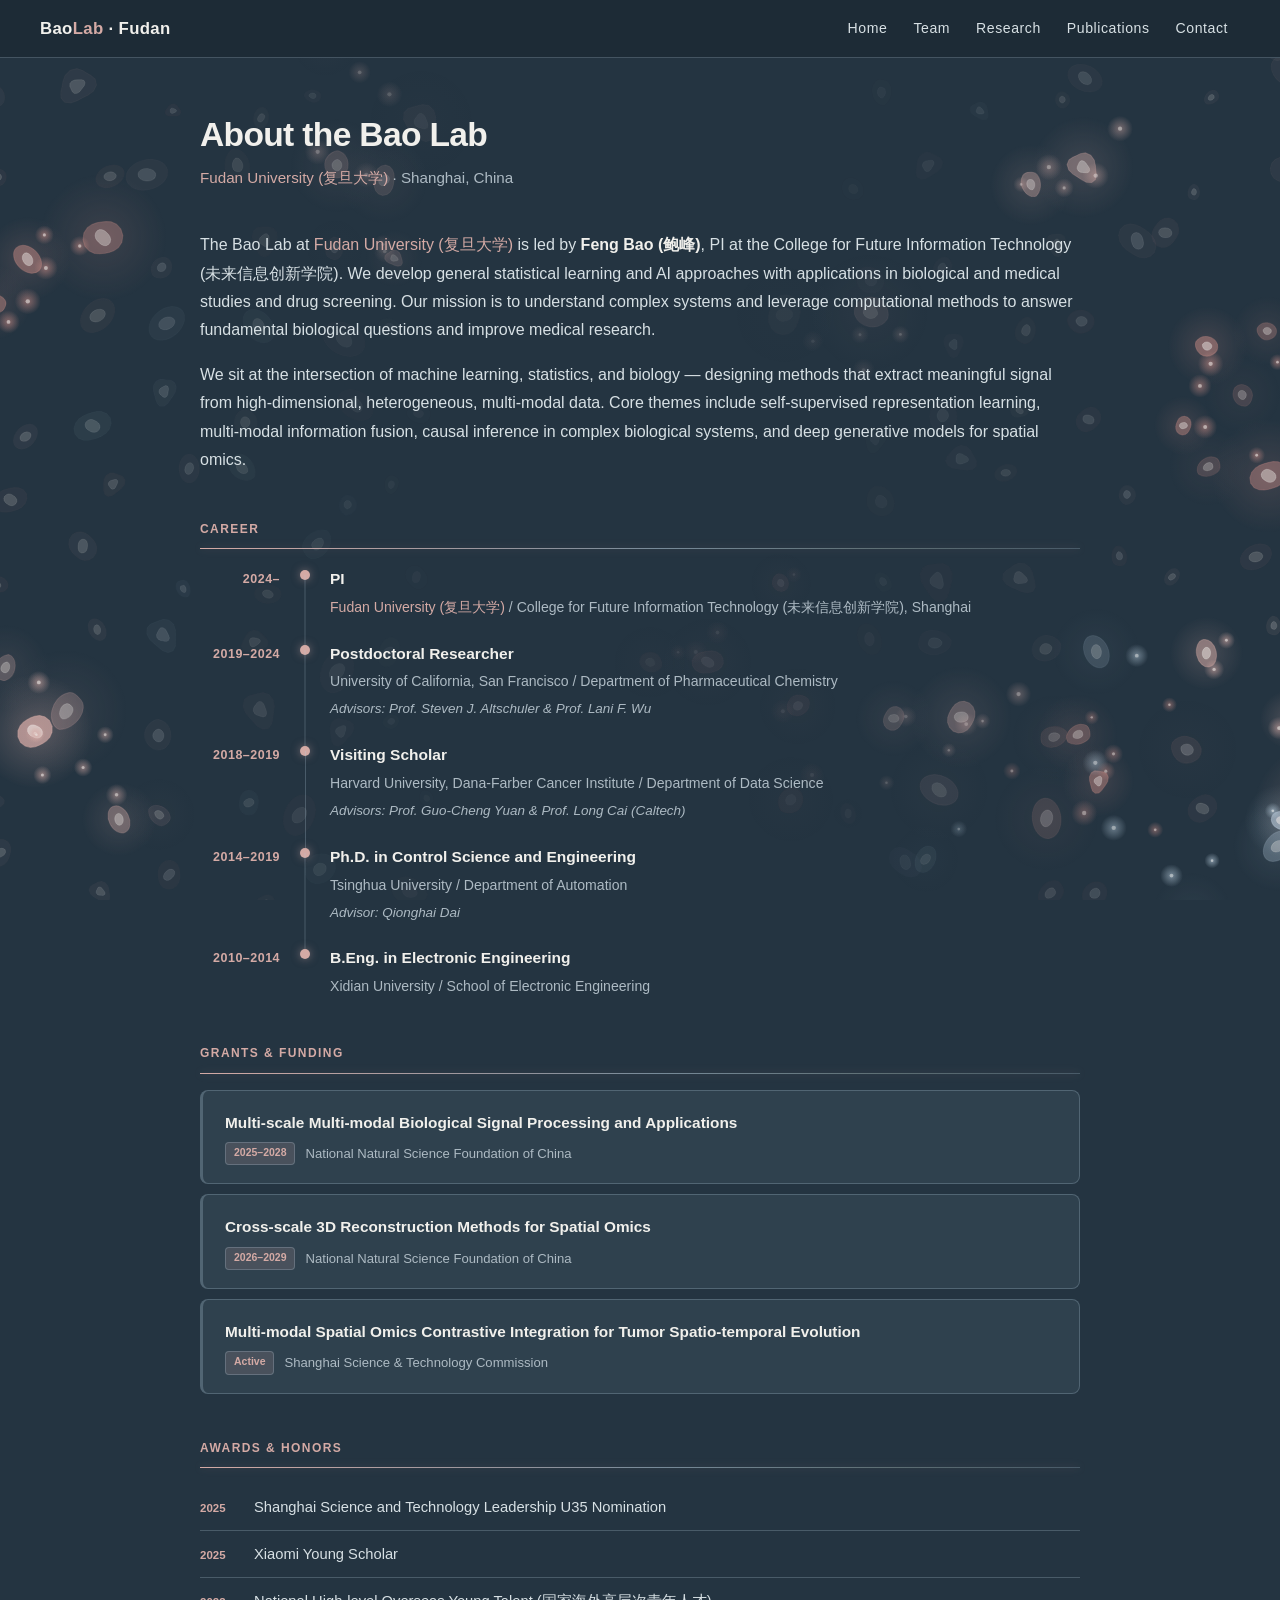
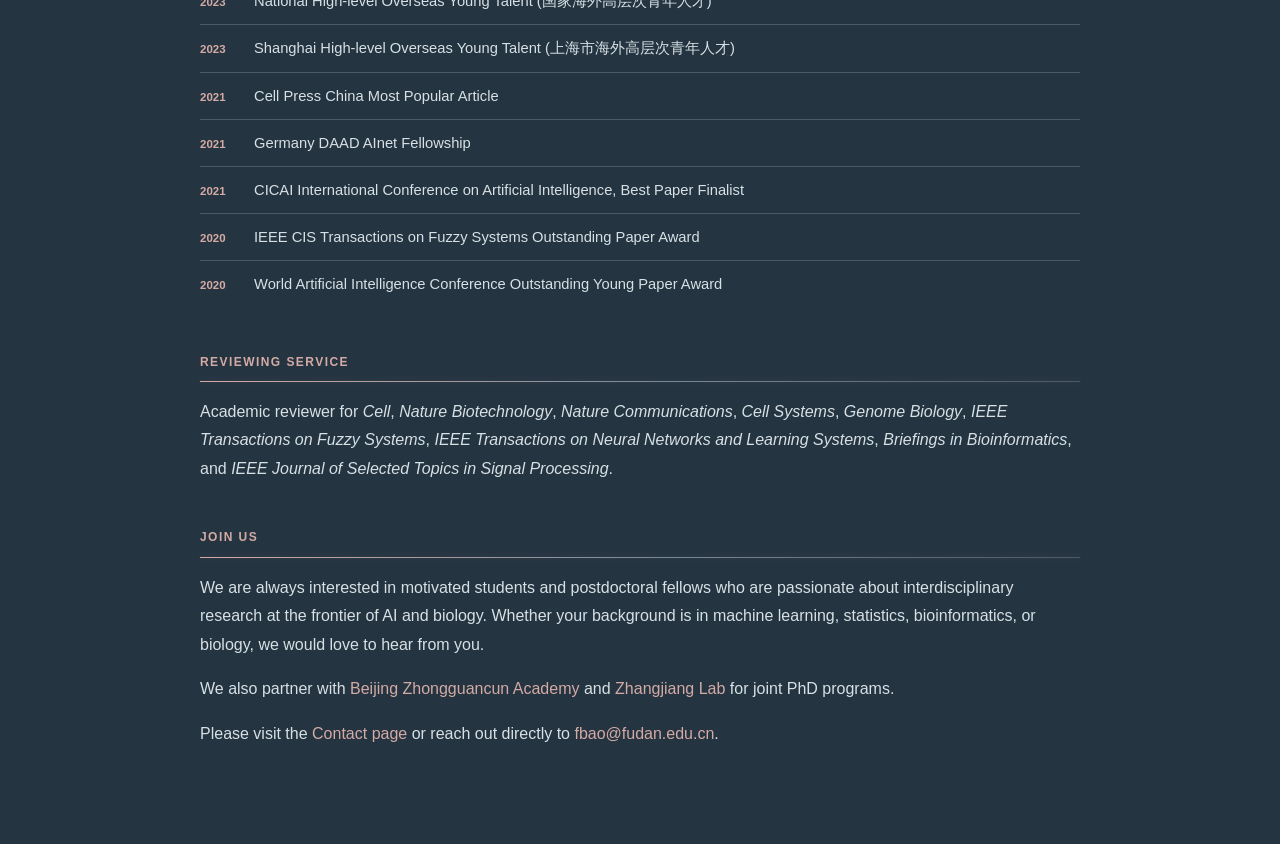
==== about.html @ d6923cf2 "Add joint PhD partner info across pages Updated recruitment messaging on the home, about, and contac" ====
<!DOCTYPE html>
<html lang="en">
<head>
<meta charset="UTF-8">
<meta name="viewport" content="width=device-width, initial-scale=1.0">
<title>About — Bao Lab · Fudan University</title>
<link rel="stylesheet" href="style.css?v=20261003d">
<link rel="icon" type="image/svg+xml" href="favicon.svg">
<!-- Google tag (gtag.js) -->
<script async src="https://www.googletagmanager.com/gtag/js?id=G-LXFRTDPY7G"></script>
<script>
window.dataLayer = window.dataLayer || [];
function gtag(){dataLayer.push(arguments);}
gtag('js', new Date());
gtag('config', 'G-LXFRTDPY7G');
</script>
<style>
.timeline {
  --tl-year-w: 80px;
  --tl-gap: 20px;
  --tl-dot: 10px;
  --tl-dot-radius: 5px;
  --tl-dot-offset: 5px;
  --tl-row-gap: 20px;
  --tl-line-tail: -30px;
  margin-top: 4px;
}
.tl-item {
  display: flex;
  gap: var(--tl-gap);
  margin-bottom: var(--tl-row-gap);
  position: relative;
}
.tl-item::before {
  content: '';
  position: absolute;
  left: calc(var(--tl-year-w) + var(--tl-gap) + var(--tl-dot-radius));
  top: calc(var(--tl-dot-offset) + var(--tl-dot-radius));
  bottom: var(--tl-line-tail);
  width: 1px;
  background: var(--accent-border);
  transform: translateX(-0.5px);
}
.tl-item:last-child::before { display: none; }
.tl-year {
  flex-shrink: 0;
  width: var(--tl-year-w);
  text-align: right;
  font-size: 0.78em;
  font-weight: 700;
  color: var(--accent);
  padding-top: 3px;
  letter-spacing: 0.04em;
}
.tl-dot {
  flex-shrink: 0;
  width: var(--tl-dot);
  height: var(--tl-dot);
  border-radius: 50%;
  background: var(--accent);
  margin-top: 5px;
  box-shadow: 0 0 8px rgba(212,170,165,0.5);
}
.tl-body {
  flex: 1;
}
.tl-role {
  font-weight: 600;
  color: var(--text-hi);
  font-size: 0.97em;
}
.tl-org {
  font-size: 0.88em;
  color: var(--text-dim);
  margin-top: 2px;
}
.tl-advisor {
  font-size: 0.84em;
  color: var(--text-dim);
  margin-top: 3px;
  font-style: italic;
}

@media (max-width: 560px) {
  .timeline {
    --tl-year-w: 68px;
    --tl-gap: 14px;
    --tl-row-gap: 18px;
    --tl-line-tail: -28px;
  }
  .tl-year {
    font-size: 0.72em;
  }
}

.award-list {
  list-style: none;
  padding: 0;
  margin: 0;
}
.award-list li {
  display: flex;
  gap: 14px;
  align-items: baseline;
  padding: 10px 0;
  border-bottom: 1px solid var(--accent-border);
  font-size: 0.92em;
}
.award-list li:last-child { border-bottom: none; }
.award-year {
  flex-shrink: 0;
  font-size: 0.78em;
  font-weight: 700;
  color: var(--accent);
  width: 40px;
}

.grant-card {
  background: var(--bg-card);
  border: 1px solid var(--accent-border);
  border-left: 3px solid var(--accent-border);
  border-radius: var(--radius);
  padding: 18px 22px;
  margin-bottom: 10px;
  transition: border-color 0.2s, border-left-color 0.2s;
}
.grant-card:hover {
  border-color: var(--accent);
  border-left-color: var(--accent);
}
.grant-title {
  font-size: 0.96em;
  font-weight: 600;
  color: var(--text-hi);
  margin-bottom: 6px;
}
.grant-meta {
  font-size: 0.82em;
  color: var(--text-dim);
  display: flex;
  flex-wrap: wrap;
  gap: 10px;
}
.grant-badge {
  display: inline-block;
  background: var(--accent-dim);
  border: 1px solid var(--accent-border);
  color: var(--accent);
  font-size: 0.8em;
  font-weight: 700;
  padding: 1px 8px;
  border-radius: 4px;
}
</style>
</head>
<body>

<nav>
  <a class="nav-brand" href="index.html">Bao<span style="color:var(--accent)">Lab</span> · Fudan</a>
  <button class="nav-toggle" aria-label="Toggle menu" aria-expanded="false">
    <span></span><span></span><span></span>
  </button>
  <div class="nav-links">
    <a href="index.html">Home</a>
    <a href="team.html">Team</a>
    <a href="research.html">Research</a>
    <a href="publications.html">Publications</a>
    <a href="contact.html">Contact</a>
  </div>
</nav>

<div class="page-content">

  <div class="page-title">About the Bao Lab</div>
  <div class="page-subtitle"><a href="https://www.fudan.edu.cn/en/" target="_blank">Fudan University (复旦大学)</a> &middot; Shanghai, China</div>

  <p>
    The Bao Lab at <a href="https://www.fudan.edu.cn/en/" target="_blank">Fudan University (复旦大学)</a> is led by
    <a href="https://fbao-fudan.github.io/" target="_blank"><strong style="color:var(--text-hi)">Feng Bao (鲍峰)</strong></a>, PI
    at the College for Future Information Technology (未来信息创新学院).
    We develop general statistical learning and AI approaches with applications
    in biological and medical studies and drug screening. Our mission is to understand
    complex systems and leverage computational methods to answer fundamental biological
    questions and improve medical research.
  </p>

  <p>
    We sit at the intersection of machine learning, statistics, and biology &mdash; designing
    methods that extract meaningful signal from high-dimensional, heterogeneous, multi-modal data.
    Core themes include self-supervised representation learning, multi-modal information fusion,
    causal inference in complex biological systems, and deep generative models for spatial omics.
  </p>

  <div class="section-label">Career</div>

  <div class="timeline">
    <div class="tl-item">
      <div class="tl-year">2024&ndash;</div>
      <div class="tl-dot"></div>
      <div class="tl-body">
        <div class="tl-role">PI</div>
        <div class="tl-org"><a href="https://www.fudan.edu.cn/en/" target="_blank">Fudan University (复旦大学)</a> / College for Future Information Technology (未来信息创新学院), Shanghai</div>
      </div>
    </div>
    <div class="tl-item">
      <div class="tl-year">2019&ndash;2024</div>
      <div class="tl-dot"></div>
      <div class="tl-body">
        <div class="tl-role">Postdoctoral Researcher</div>
        <div class="tl-org">University of California, San Francisco / Department of Pharmaceutical Chemistry</div>
        <div class="tl-advisor">Advisors: Prof. Steven J. Altschuler &amp; Prof. Lani F. Wu</div>
      </div>
    </div>
    <div class="tl-item">
      <div class="tl-year">2018&ndash;2019</div>
      <div class="tl-dot"></div>
      <div class="tl-body">
        <div class="tl-role">Visiting Scholar</div>
        <div class="tl-org">Harvard University, Dana-Farber Cancer Institute / Department of Data Science</div>
        <div class="tl-advisor">Advisors: Prof. Guo-Cheng Yuan &amp; Prof. Long Cai (Caltech)</div>
      </div>
    </div>
    <div class="tl-item">
      <div class="tl-year">2014&ndash;2019</div>
      <div class="tl-dot"></div>
      <div class="tl-body">
        <div class="tl-role">Ph.D. in Control Science and Engineering</div>
        <div class="tl-org">Tsinghua University / Department of Automation</div>
        <div class="tl-advisor">Advisor: Qionghai Dai</div>
      </div>
    </div>
    <div class="tl-item">
      <div class="tl-year">2010&ndash;2014</div>
      <div class="tl-dot"></div>
      <div class="tl-body">
        <div class="tl-role">B.Eng. in Electronic Engineering</div>
        <div class="tl-org">Xidian University / School of Electronic Engineering</div>
      </div>
    </div>
  </div>

  <div class="section-label">Grants &amp; Funding</div>

  <div class="grant-card">
    <div class="grant-title">Multi-scale Multi-modal Biological Signal Processing and Applications</div>
    <div class="grant-meta">
      <span class="grant-badge">2025&ndash;2028</span>
      <span>National Natural Science Foundation of China</span>
    </div>
  </div>

  <div class="grant-card">
    <div class="grant-title">Cross-scale 3D Reconstruction Methods for Spatial Omics</div>
    <div class="grant-meta">
      <span class="grant-badge">2026&ndash;2029</span>
      <span>National Natural Science Foundation of China</span>
    </div>
  </div>

  <div class="grant-card">
    <div class="grant-title">Multi-modal Spatial Omics Contrastive Integration for Tumor Spatio-temporal Evolution</div>
    <div class="grant-meta">
      <span class="grant-badge">Active</span>
      <span>Shanghai Science &amp; Technology Commission</span>
    </div>
  </div>

  <div class="section-label">Awards &amp; Honors</div>

  <ul class="award-list">
    <li><span class="award-year">2025</span><span>Shanghai Science and Technology Leadership U35 Nomination</span></li>
    <li><span class="award-year">2025</span><span>Xiaomi Young Scholar</span></li>
    <li><span class="award-year">2023</span><span>National High-level Overseas Young Talent (国家海外高层次青年人才)</span></li>
    <li><span class="award-year">2023</span><span>Shanghai High-level Overseas Young Talent (上海市海外高层次青年人才)</span></li>
    <li><span class="award-year">2021</span><span>Cell Press China Most Popular Article</span></li>
    <li><span class="award-year">2021</span><span>Germany DAAD AInet Fellowship</span></li>
    <li><span class="award-year">2021</span><span>CICAI International Conference on Artificial Intelligence, Best Paper Finalist</span></li>
    <li><span class="award-year">2020</span><span>IEEE CIS Transactions on Fuzzy Systems Outstanding Paper Award</span></li>
    <li><span class="award-year">2020</span><span>World Artificial Intelligence Conference Outstanding Young Paper Award</span></li>
  </ul>

  <div class="section-label">Reviewing Service</div>

  <p>
    Academic reviewer for <em>Cell</em>, <em>Nature Biotechnology</em>,
    <em>Nature Communications</em>, <em>Cell Systems</em>, <em>Genome Biology</em>,
    <em>IEEE Transactions on Fuzzy Systems</em>,
    <em>IEEE Transactions on Neural Networks and Learning Systems</em>,
    <em>Briefings in Bioinformatics</em>, and
    <em>IEEE Journal of Selected Topics in Signal Processing</em>.
  </p>

  <div class="section-label">Join Us</div>

  <p>
    We are always interested in motivated students and postdoctoral fellows who are passionate
    about interdisciplinary research at the frontier of AI and biology. Whether your background
    is in machine learning, statistics, bioinformatics, or biology, we would love to hear from you.
  </p>

  <p>
    We also partner with
    <a href="https://www.bza.edu.cn/en/" target="_blank" rel="noopener noreferrer">Beijing Zhongguancun Academy</a>
    and <a href="https://www.zjlab.ac.cn/" target="_blank" rel="noopener noreferrer">Zhangjiang Lab</a>
    for joint PhD programs.
  </p>

  <p>
    Please visit the <a href="contact.html">Contact page</a> or reach out directly to
    <a href="mailto:fbao@fudan.edu.cn">fbao@fudan.edu.cn</a>.
  </p>

</div>
<script src="page-bg.js?v=20261003d"></script>
<script src="animations.js?v=20261003d"></script>
<script src="navigation.js?v=20261003d"></script>
</body>
</html>
---- style.css ----
/* ============================================================
   Bao Lab — Shared Stylesheet
   Theme: Cloud Dancer expanded palette
   ============================================================ */

*, *::before, *::after { box-sizing: border-box; margin: 0; padding: 0; }

:root {
  --cloud:          #f1f0ec;
  --sky:            #b8cddd;
  --rose:           #d4aaa5;
  --sage:           #a9b69e;
  --bg:             #243441;
  --bg-nav:         #1d2b36;
  --bg-card:        #2f414e;
  --bg-card-hover:  #3a5060;
  --accent:         var(--rose);
  --accent-dim:     rgba(212, 170, 165, 0.16);
  --accent-border:  rgba(184, 205, 221, 0.25);
  --accent-glow:    rgba(212, 170, 165, 0.14);
  --text:           #d7e0e4;
  --text-hi:        var(--cloud);
  --text-dim:       #adbac3;
  --radius:         8px;
  --max-w:          960px;
  --nav-h:          58px;
}

/* ── Body ──────────────────────────────────────────────── */
body {
  background-color: var(--bg);
  color: var(--text);
  font-family: -apple-system, BlinkMacSystemFont, 'Segoe UI', Arial, sans-serif;
  font-size: 16px;
  line-height: 1.78;
  min-height: 100vh;
  -webkit-font-smoothing: antialiased;
  -moz-osx-font-smoothing: grayscale;
  text-rendering: optimizeLegibility;
}

/* ── Navigation ─────────────────────────────────────────── */
nav {
  background-color: var(--bg-nav);
  border-bottom: 1px solid var(--accent-border);
  height: var(--nav-h);
  padding: 0 40px;
  display: flex;
  align-items: center;
  position: sticky;
  top: 0;
  z-index: 100;
}

.nav-brand {
  color: var(--text-hi);
  font-weight: 700;
  font-size: 1.05em;
  text-decoration: none !important;
  letter-spacing: 0.02em;
  margin-right: auto;
  white-space: nowrap;
  flex-shrink: 0;
}

.nav-brand span {
  color: var(--accent);
}

.nav-links {
  display: flex;
  align-items: center;
  gap: 2px;
}

.nav-links a {
  color: var(--text);
  text-decoration: none;
  padding: 8px 12px;
  font-size: 0.88em;
  font-weight: 500;
  letter-spacing: 0.04em;
  border-radius: 5px;
  transition: color 0.18s, background 0.18s;
  position: relative;
}

.nav-links a:hover {
  color: var(--accent);
  background: var(--accent-dim);
  text-decoration: none;
}

.nav-links a.active {
  color: var(--accent);
  background: var(--accent-dim);
}

/* ── Page Layout ─────────────────────────────────────────── */
.page-content {
  max-width: var(--max-w);
  margin: 0 auto;
  padding: 56px 40px 80px;
}

/* ── Typography ──────────────────────────────────────────── */
.page-title {
  font-size: 2.1em;
  font-weight: 700;
  color: var(--text-hi);
  letter-spacing: -0.02em;
  margin-bottom: 8px;
  line-height: 1.2;
}

.page-subtitle {
  color: var(--text-dim);
  font-size: 0.95em;
  margin-bottom: 40px;
}

.section-label {
  font-size: 0.75em;
  font-weight: 700;
  letter-spacing: 0.12em;
  text-transform: uppercase;
  color: var(--accent);
  margin: 44px 0 16px;
  padding-bottom: 8px;
  border-bottom: 1px solid var(--accent-border);
}

h2 {
  font-size: 1.15em;
  color: var(--text-hi);
  margin-bottom: 0.5em;
  font-weight: 600;
}

p {
  margin-bottom: 1em;
}

/* ── Cards ───────────────────────────────────────────────── */
.card {
  background: var(--bg-card);
  border: 1px solid var(--accent-border);
  border-radius: var(--radius);
  padding: 24px 28px;
  margin-bottom: 14px;
  transition: border-color 0.2s, background 0.2s;
}

.card:hover {
  border-color: var(--accent);
  background: var(--bg-card-hover);
}

.card-title {
  font-size: 1.02em;
  font-weight: 600;
  color: var(--text-hi);
  margin-bottom: 6px;
  line-height: 1.45;
}

.card-meta {
  font-size: 0.82em;
  color: var(--text-dim);
  margin-bottom: 8px;
}

.card-body {
  font-size: 0.92em;
  color: var(--text);
}

/* ── Tags / Badges ───────────────────────────────────────── */
.badge {
  display: inline-block;
  background: var(--accent-dim);
  border: 1px solid var(--accent-border);
  color: var(--accent);
  font-size: 0.73em;
  font-weight: 600;
  letter-spacing: 0.06em;
  text-transform: uppercase;
  padding: 2px 8px;
  border-radius: 4px;
  margin-right: 6px;
  margin-bottom: 4px;
}

/* ── Bullet list ─────────────────────────────────────────── */
.accent-list {
  list-style: none;
  padding: 0;
  margin-bottom: 1.2em;
}

.accent-list li {
  padding: 0.35em 0 0.35em 1.5em;
  position: relative;
  font-size: 0.95em;
  color: var(--text);
}

.accent-list li::before {
  content: '▹';
  position: absolute;
  left: 0;
  color: var(--accent);
  font-size: 0.85em;
  top: 0.42em;
}

/* ── Links ───────────────────────────────────────────────── */
a {
  color: var(--accent);
  text-decoration: none;
  text-underline-offset: 3px;
}

a:hover {
  text-decoration: underline;
}

/* ── CJK name sub-label ──────────────────────────────────── */
.name-cn {
  font-weight: 400;
  font-size: 0.82em;
  color: var(--text-dim);
}

/* ── Divider ─────────────────────────────────────────────── */
.divider {
  border: none;
  border-top: 1px solid var(--accent-border);
  margin: 36px 0;
}

/* ── Hamburger button (hidden on desktop) ────────────────── */
.nav-toggle {
  display: none;
  flex-direction: column;
  justify-content: center;
  gap: 5px;
  width: 36px;
  height: 36px;
  background: none;
  border: none;
  cursor: pointer;
  padding: 4px;
  border-radius: 6px;
  transition: background 0.18s;
  flex-shrink: 0;
}
.nav-toggle:hover { background: var(--accent-dim); }
.nav-toggle span {
  display: block;
  width: 100%;
  height: 2px;
  background: var(--text);
  border-radius: 2px;
  transition: transform 0.3s cubic-bezier(0.22,1,0.36,1),
              opacity 0.2s,
              background 0.18s;
}
.nav-toggle[aria-expanded="true"] span:nth-child(1) {
  transform: translateY(7px) rotate(45deg);
}
.nav-toggle[aria-expanded="true"] span:nth-child(2) {
  opacity: 0;
}
.nav-toggle[aria-expanded="true"] span:nth-child(3) {
  transform: translateY(-7px) rotate(-45deg);
}

/* ── Mobile drawer ───────────────────────────────────────── */
@media (max-width: 680px) {
  nav { padding: 0 20px; }
  .page-content { padding: 36px 20px 60px; }
  .nav-brand { font-size: 0.9em; }
  .page-title { font-size: 1.6em; }

  .nav-toggle { display: flex; }

  .nav-links {
    position: fixed;
    top: var(--nav-h);
    left: 0; right: 0;
    background: rgba(29, 43, 54, 0.97);
    backdrop-filter: blur(20px) saturate(1.4);
    -webkit-backdrop-filter: blur(20px) saturate(1.4);
    border-bottom: 1px solid var(--accent-border);
    flex-direction: column;
    align-items: stretch;
    gap: 0;
    padding: 8px 0 16px;
    z-index: 99;
    /* collapsed */
    opacity: 0;
    pointer-events: none;
    transform: translateY(-8px);
    transition: opacity 0.25s cubic-bezier(0.22,1,0.36,1),
                transform 0.25s cubic-bezier(0.22,1,0.36,1);
  }
  .nav-links.open {
    opacity: 1;
    pointer-events: auto;
    transform: translateY(0);
  }
  .nav-links a {
    padding: 13px 24px;
    font-size: 0.92em;
    border-radius: 0;
    border-left: 2px solid transparent;
  }
  .nav-links a:hover,
  .nav-links a.active {
    border-left-color: var(--accent);
    background: var(--accent-dim);
  }
  /* suppress the underline sweep on mobile */
  .nav-links a::after { display: none; }
}

/* ============================================================
   Animations & Motion — Premium Edition
   ============================================================ */

html { scroll-behavior: smooth; }

/* ── Keyframes ───────────────────────────────────────────── */
@keyframes fadeUp {
  from { opacity: 0; transform: translateY(32px); }
  to   { opacity: 1; transform: translateY(0); }
}

@keyframes pulseGlow {
  0%, 100% { box-shadow: 0 0 7px rgba(212,170,165,0.36); }
  50%       { box-shadow: 0 0 18px rgba(212,170,165,0.72), 0 0 36px rgba(184,205,221,0.18); }
}

@keyframes shimmer {
  0%   { background-position: 150% 50%; }
  100% { background-position: -150% 50%; }
}

@keyframes borderPulse {
  0%, 100% { opacity: 0.22; }
  50%       { opacity: 0.55; }
}


/* ── Nav scroll blur ─────────────────────────────────────── */
nav { transition: background-color 0.35s, box-shadow 0.35s, backdrop-filter 0.35s; }
nav.scrolled {
  background-color: rgba(41,56,68,0.84);
  backdrop-filter: blur(22px) saturate(1.5);
  -webkit-backdrop-filter: blur(22px) saturate(1.5);
  box-shadow: 0 1px 0 rgba(184,205,221,0.18), 0 8px 40px rgba(20,28,34,0.38);
}

/* ── Nav underline sweep ─────────────────────────────────── */
.nav-links a::after {
  content: '';
  position: absolute;
  bottom: 3px;
  left: 50%; right: 50%;
  height: 2px;
  background: var(--accent);
  border-radius: 1px;
  box-shadow: 0 0 6px rgba(212,170,165,0.5);
  transition: left 0.26s cubic-bezier(0.22,1,0.36,1),
              right 0.26s cubic-bezier(0.22,1,0.36,1);
}
.nav-links a:hover::after,
.nav-links a.active::after { left: 8px; right: 8px; }

/* ── Hero entrance ───────────────────────────────────────── */
.hero-lab     { opacity: 0; animation: fadeUp 0.95s cubic-bezier(0.22,1,0.36,1) 0.10s both; }
.hero-sub     { opacity: 0; animation: fadeUp 0.95s cubic-bezier(0.22,1,0.36,1) 0.32s both; }
.hero-tagline { opacity: 0; animation: fadeUp 0.95s cubic-bezier(0.22,1,0.36,1) 0.54s both; }
.hero-cta     { opacity: 0; animation: fadeUp 0.95s cubic-bezier(0.22,1,0.36,1) 0.74s both; }

/* ── Hero "Lab" shimmer ──────────────────────────────────── */
.hero-lab span {
  background: linear-gradient(90deg,
    var(--rose) 0%, var(--sky) 34%, var(--cloud) 50%, var(--sage) 66%, var(--rose) 100%);
  background-size: 200% auto;
  -webkit-background-clip: text;
  -webkit-text-fill-color: transparent;
  background-clip: text;
  animation: shimmer 4s linear 1.6s infinite;
}

/* ── Kinetic page title words ────────────────────────────── */
.page-subtitle { animation: fadeUp 0.72s cubic-bezier(0.22,1,0.36,1) 0.22s both; }

.word-wrap {
  display: inline-block;
  overflow: hidden;
  vertical-align: bottom;
  line-height: 1.25;
}
.word-inner {
  display: inline-block;
  transform: translateY(110%);
  transition: transform 0.72s cubic-bezier(0.22,1,0.36,1);
}
.word-inner.shown { transform: translateY(0); }

/* ── Section label sweep line ────────────────────────────── */
.section-label { position: relative; }
.section-label::after {
  content: '';
  position: absolute;
  bottom: -1px; left: 0;
  width: 100%; height: 1px;
  background: linear-gradient(90deg, var(--rose) 0%, rgba(184,205,221,0.42) 52%, rgba(169,182,158,0.22) 78%, transparent);
  box-shadow: 0 0 8px rgba(212,170,165,0.32);
  transform-origin: left center;
  transform: scaleX(0);
  transition: transform 0.85s cubic-bezier(0.22,1,0.36,1);
}
.section-label.visible::after { transform: scaleX(1); }

/* ── Scroll reveal ───────────────────────────────────────── */
.reveal {
  opacity: 0;
  transform: translateY(24px);
  transition: opacity 0.62s cubic-bezier(0.22,1,0.36,1),
              transform 0.62s cubic-bezier(0.22,1,0.36,1);
}
.reveal.visible { opacity: 1; transform: none; }

/* ── Button interactions ─────────────────────────────────── */
.btn {
  transition: background 0.2s, border-color 0.2s,
              transform 0.22s cubic-bezier(0.22,1,0.36,1),
              box-shadow 0.25s;
}
.btn-primary:hover {
  box-shadow: 0 12px 32px rgba(212,170,165,0.24);
}
.btn-outline:hover {
  box-shadow: 0 8px 24px rgba(184,205,221,0.16);
}

/* ── Card interactions (base) ────────────────────────────── */
.card, .home-card {
  transition: border-color 0.22s, background 0.22s, box-shadow 0.28s, transform 0.12s;
}
.card:hover, .home-card:hover {
  box-shadow: 0 0 0 1px rgba(212,170,165,0.34), 0 10px 36px rgba(20,28,34,0.18);
}

/* ── Timeline & about dots ───────────────────────────────── */
.member-year-label::after {
  animation: pulseGlow 2.8s ease-in-out var(--pulse-delay, 0s) infinite;
}
.tl-dot { animation: pulseGlow 2.8s ease-in-out infinite; }

/* ── Reduced motion ──────────────────────────────────────── */
@media (prefers-reduced-motion: reduce) {
  *, *::before, *::after {
    animation-duration: 0.01ms !important;
    animation-iteration-count: 1 !important;
    transition-duration: 0.01ms !important;
    transition-delay: 0ms !important;
  }
}

/* Refined motion: readable entrances, soft depth, and navigation continuity. */
.reading-progress {
  position: fixed;
  top: 0; left: 0;
  height: 2px; width: 100%;
  z-index: 101;
  pointer-events: none;
  background: linear-gradient(90deg, var(--rose), var(--sky));
  transform: scaleX(0);
  transform-origin: left;
}
.hero-content { will-change: transform, opacity; }
.home-card-icon {
  display: inline-block;
  transition: transform 0.6s cubic-bezier(0.22,1,0.36,1), color 0.3s;
}
.home-card:hover .home-card-icon { transform: translateY(-3px) rotate(12deg); color: var(--rose); }
.btn { position: relative; overflow: hidden; }
.btn::after {
  content: '';
  position: absolute; inset: 0;
  background: linear-gradient(110deg, transparent 20%, rgba(241,240,236,0.18) 50%, transparent 80%);
  transform: translateX(-120%);
  transition: transform 0.65s cubic-bezier(0.22,1,0.36,1);
  pointer-events: none;
}
.btn:hover::after { transform: translateX(120%); }
a:focus-visible, button:focus-visible { outline: 2px solid var(--sky); outline-offset: 5px; }
@media (max-width: 680px) {
  .nav-links { visibility: hidden; transition: opacity 0.3s, transform 0.3s, visibility 0.3s; }
  .nav-links.open { visibility: visible; }
}
@media (prefers-reduced-motion: reduce) {
  html { scroll-behavior: auto; }
  .hero-lab, .hero-sub, .hero-tagline, .hero-cta, .page-subtitle,
  .reveal, .word-inner { opacity: 1; transform: none; animation: none !important; }
  .hero-content { transform: none !important; opacity: 1 !important; }
  .home-card:hover .home-card-icon { transform: none; }
}
@view-transition { navigation: auto; }
::view-transition-old(root) { animation: page-out 0.18s ease both; }
::view-transition-new(root) { animation: page-in 0.35s ease both; }
@keyframes page-out { to { opacity: 0; } }
@keyframes page-in { from { opacity: 0; transform: translateY(8px); } to { opacity: 1; transform: none; } }

/* Research topics read as a vertical list rather than boxed tiles. */
.research-list { display: flex; flex-direction: column; }
.research-row.card {
  display: grid; grid-template-columns: 32px minmax(0, 1fr); column-gap: 20px;
  padding: 22px 0; margin: 0; border: 0; border-bottom: 1px solid var(--accent-border);
  border-radius: 0; background: transparent; box-shadow: none;
}
.research-row.card:hover { background: transparent; box-shadow: none; }
.research-icon { grid-row: 1 / 3; width: 28px; height: 28px; color: var(--rose); margin-top: 2px; }
.research-row .card-title { margin-bottom: 6px; }
.research-row .card-body { max-width: 720px; }
@media (max-width: 680px) { .research-row.card { column-gap: 14px; padding: 20px 0; } }
.page-arriving { animation: content-arrive 0.35s ease both; }
@keyframes content-arrive { from { opacity: 0; transform: translateY(8px); } to { opacity: 1; transform: none; } }

/* One fixed biological field, shared across every page. */
.page-bg-layer {
  position: fixed; inset: 0; width: 100%; height: 100%;
  z-index: 0; pointer-events: none; opacity: 0;
  transition: opacity 0.9s ease;
}
.page-bg-layer.bg-ready { opacity: 1; }
.page-bg-layer.bg-instant { transition: none; }
.page-content { position: relative; z-index: 1; }
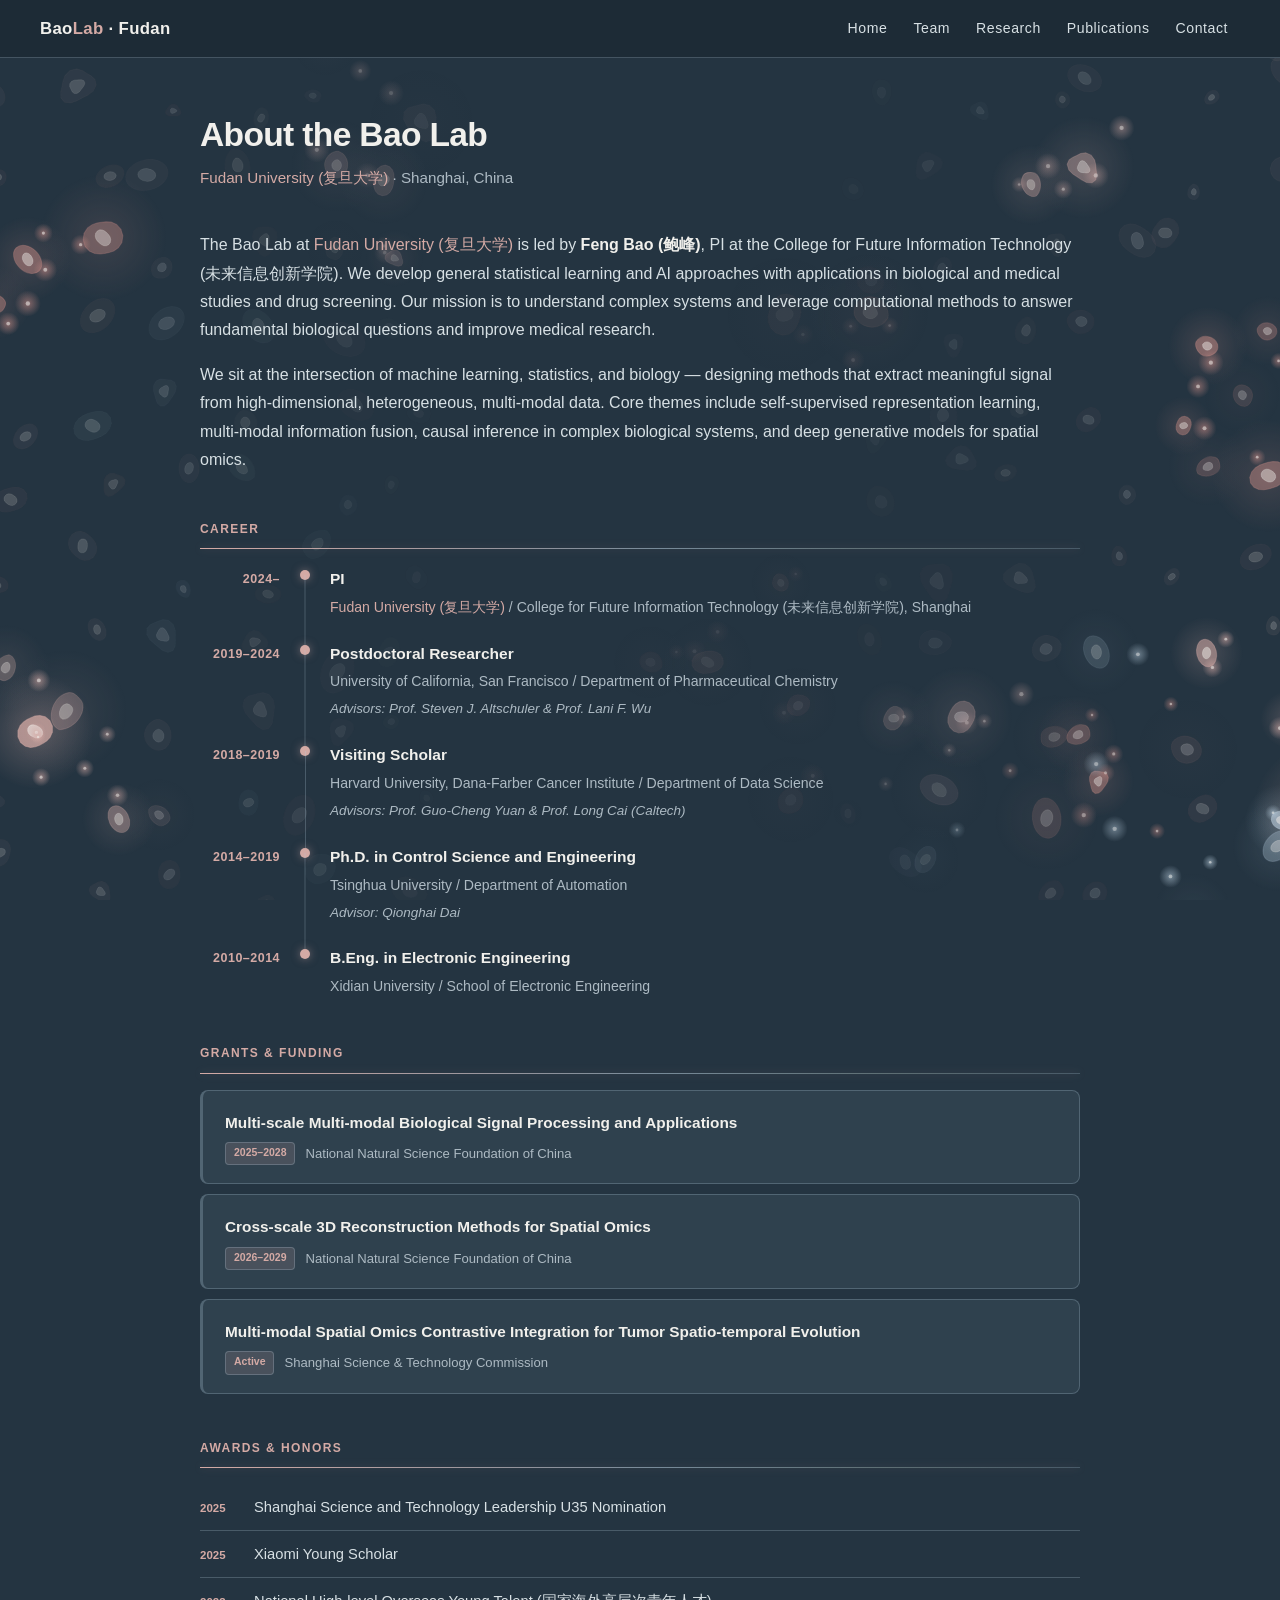
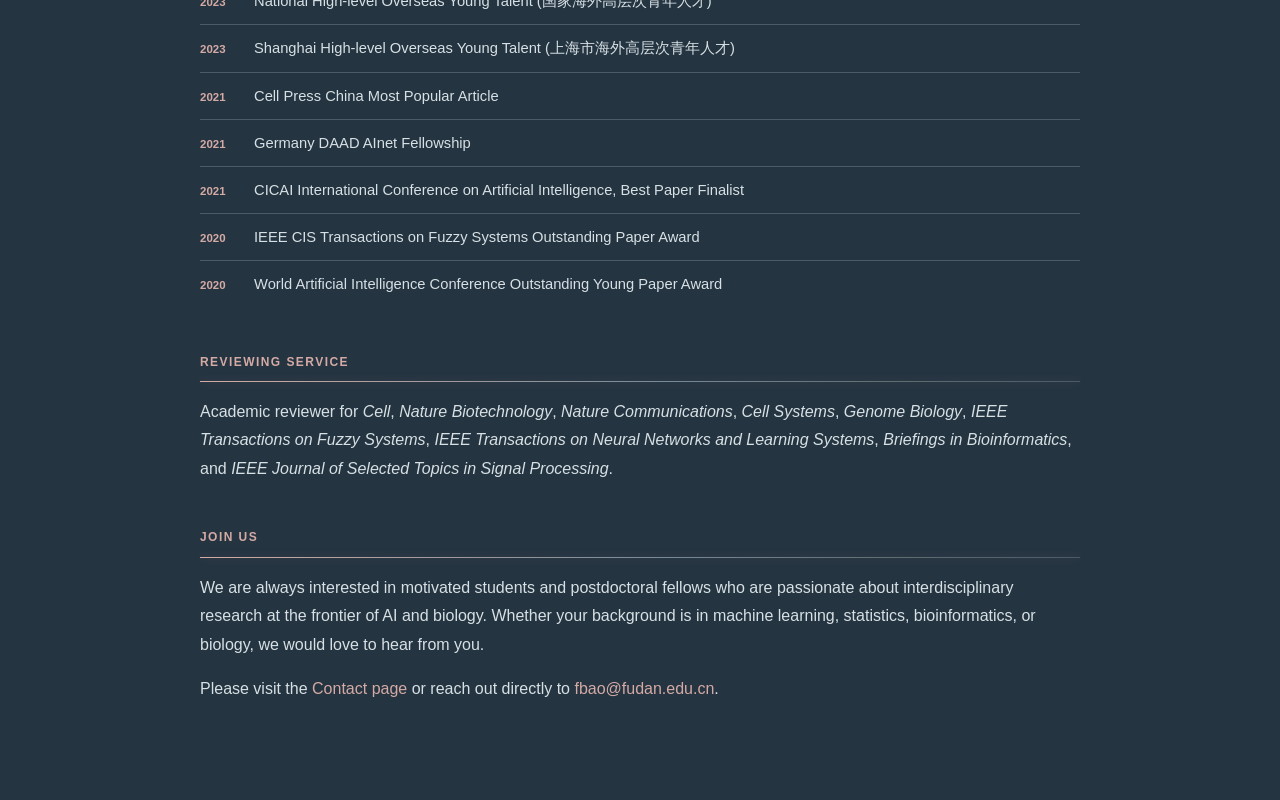
==== commit c89a93b5: "Remove joint PhD partner references Deleted mentions of joint PhD partnerships with Beijing Zhonggua" ====
--- a/about.html
+++ b/about.html
@@ -299,13 +299,6 @@
   </p>
 
   <p>
-    We also partner with
-    <a href="https://www.bza.edu.cn/en/" target="_blank" rel="noopener noreferrer">Beijing Zhongguancun Academy</a>
-    and <a href="https://www.zjlab.ac.cn/" target="_blank" rel="noopener noreferrer">Zhangjiang Lab</a>
-    for joint PhD programs.
-  </p>
-
-  <p>
     Please visit the <a href="contact.html">Contact page</a> or reach out directly to
     <a href="mailto:fbao@fudan.edu.cn">fbao@fudan.edu.cn</a>.
   </p>
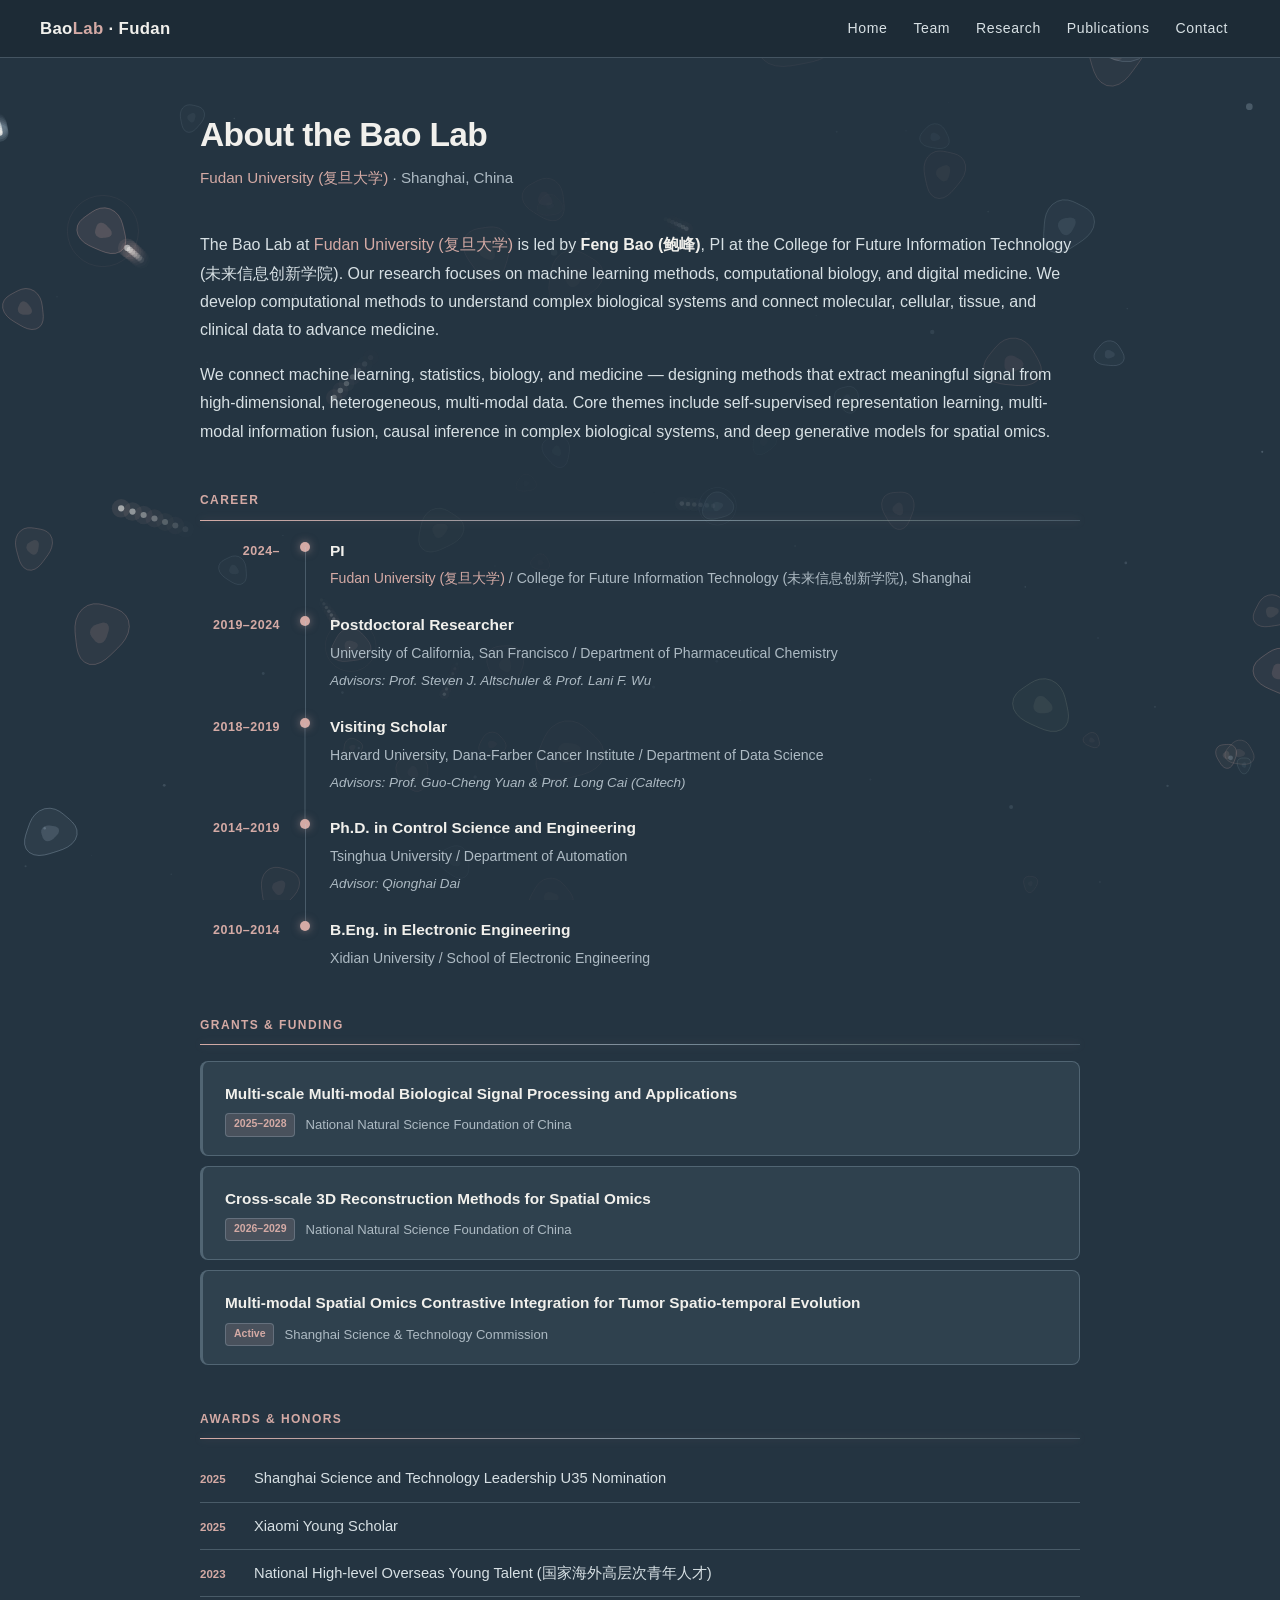
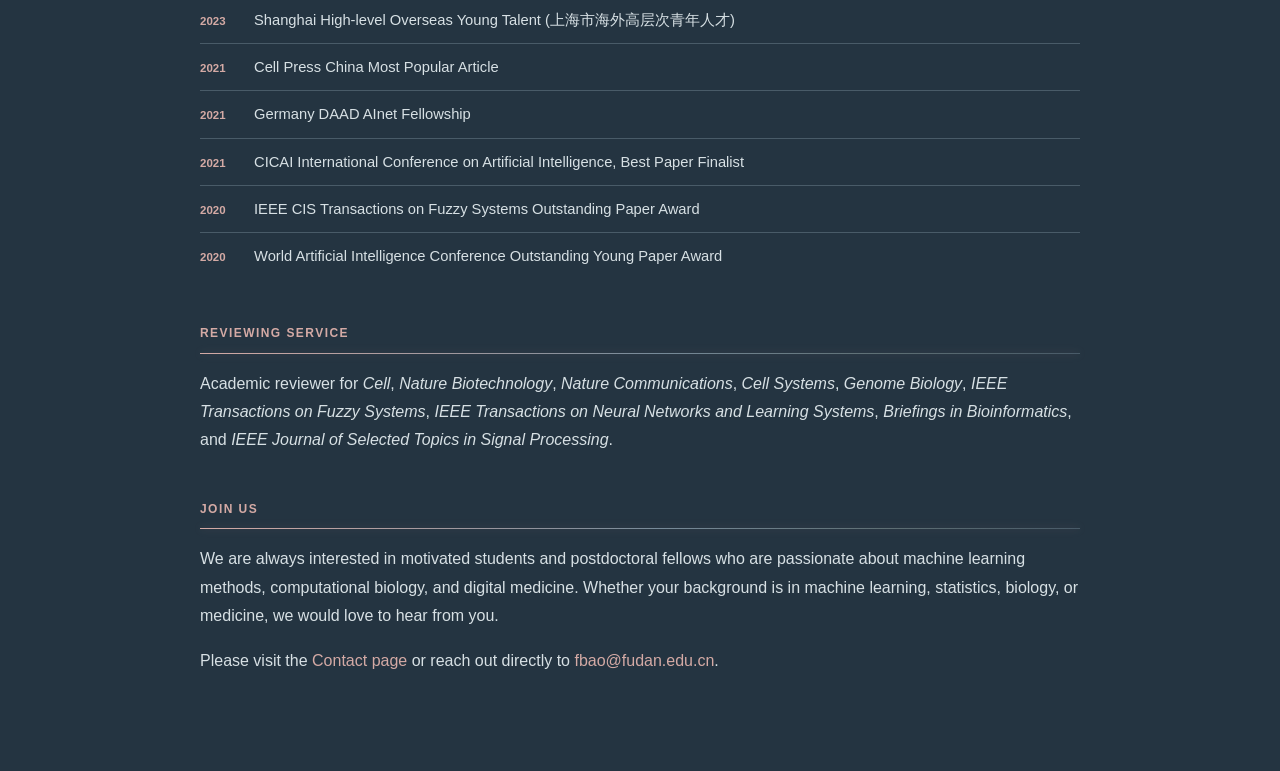
==== commit 3e096861: "Refine site messaging around research focus Update homepage and key content pages to consistently de" ====
--- a/about.html
+++ b/about.html
@@ -178,14 +178,13 @@
     The Bao Lab at <a href="https://www.fudan.edu.cn/en/" target="_blank">Fudan University (复旦大学)</a> is led by
     <a href="https://fbao-fudan.github.io/" target="_blank"><strong style="color:var(--text-hi)">Feng Bao (鲍峰)</strong></a>, PI
     at the College for Future Information Technology (未来信息创新学院).
-    We develop general statistical learning and AI approaches with applications
-    in biological and medical studies and drug screening. Our mission is to understand
-    complex systems and leverage computational methods to answer fundamental biological
-    questions and improve medical research.
-  </p>
-
-  <p>
-    We sit at the intersection of machine learning, statistics, and biology &mdash; designing
+    Our research focuses on machine learning methods, computational biology, and digital medicine.
+    We develop computational methods to understand complex biological systems and connect
+    molecular, cellular, tissue, and clinical data to advance medicine.
+  </p>
+
+  <p>
+    We connect machine learning, statistics, biology, and medicine &mdash; designing
     methods that extract meaningful signal from high-dimensional, heterogeneous, multi-modal data.
     Core themes include self-supervised representation learning, multi-modal information fusion,
     causal inference in complex biological systems, and deep generative models for spatial omics.
@@ -294,8 +293,8 @@
 
   <p>
     We are always interested in motivated students and postdoctoral fellows who are passionate
-    about interdisciplinary research at the frontier of AI and biology. Whether your background
-    is in machine learning, statistics, bioinformatics, or biology, we would love to hear from you.
+    about machine learning methods, computational biology, and digital medicine. Whether your background
+    is in machine learning, statistics, biology, or medicine, we would love to hear from you.
   </p>
 
   <p>
@@ -304,7 +303,7 @@
   </p>
 
 </div>
-<script src="page-bg.js?v=20261003d"></script>
+<script src="page-bg.js?v=20261007a"></script>
 <script src="animations.js?v=20261003d"></script>
 <script src="navigation.js?v=20261003d"></script>
 </body>
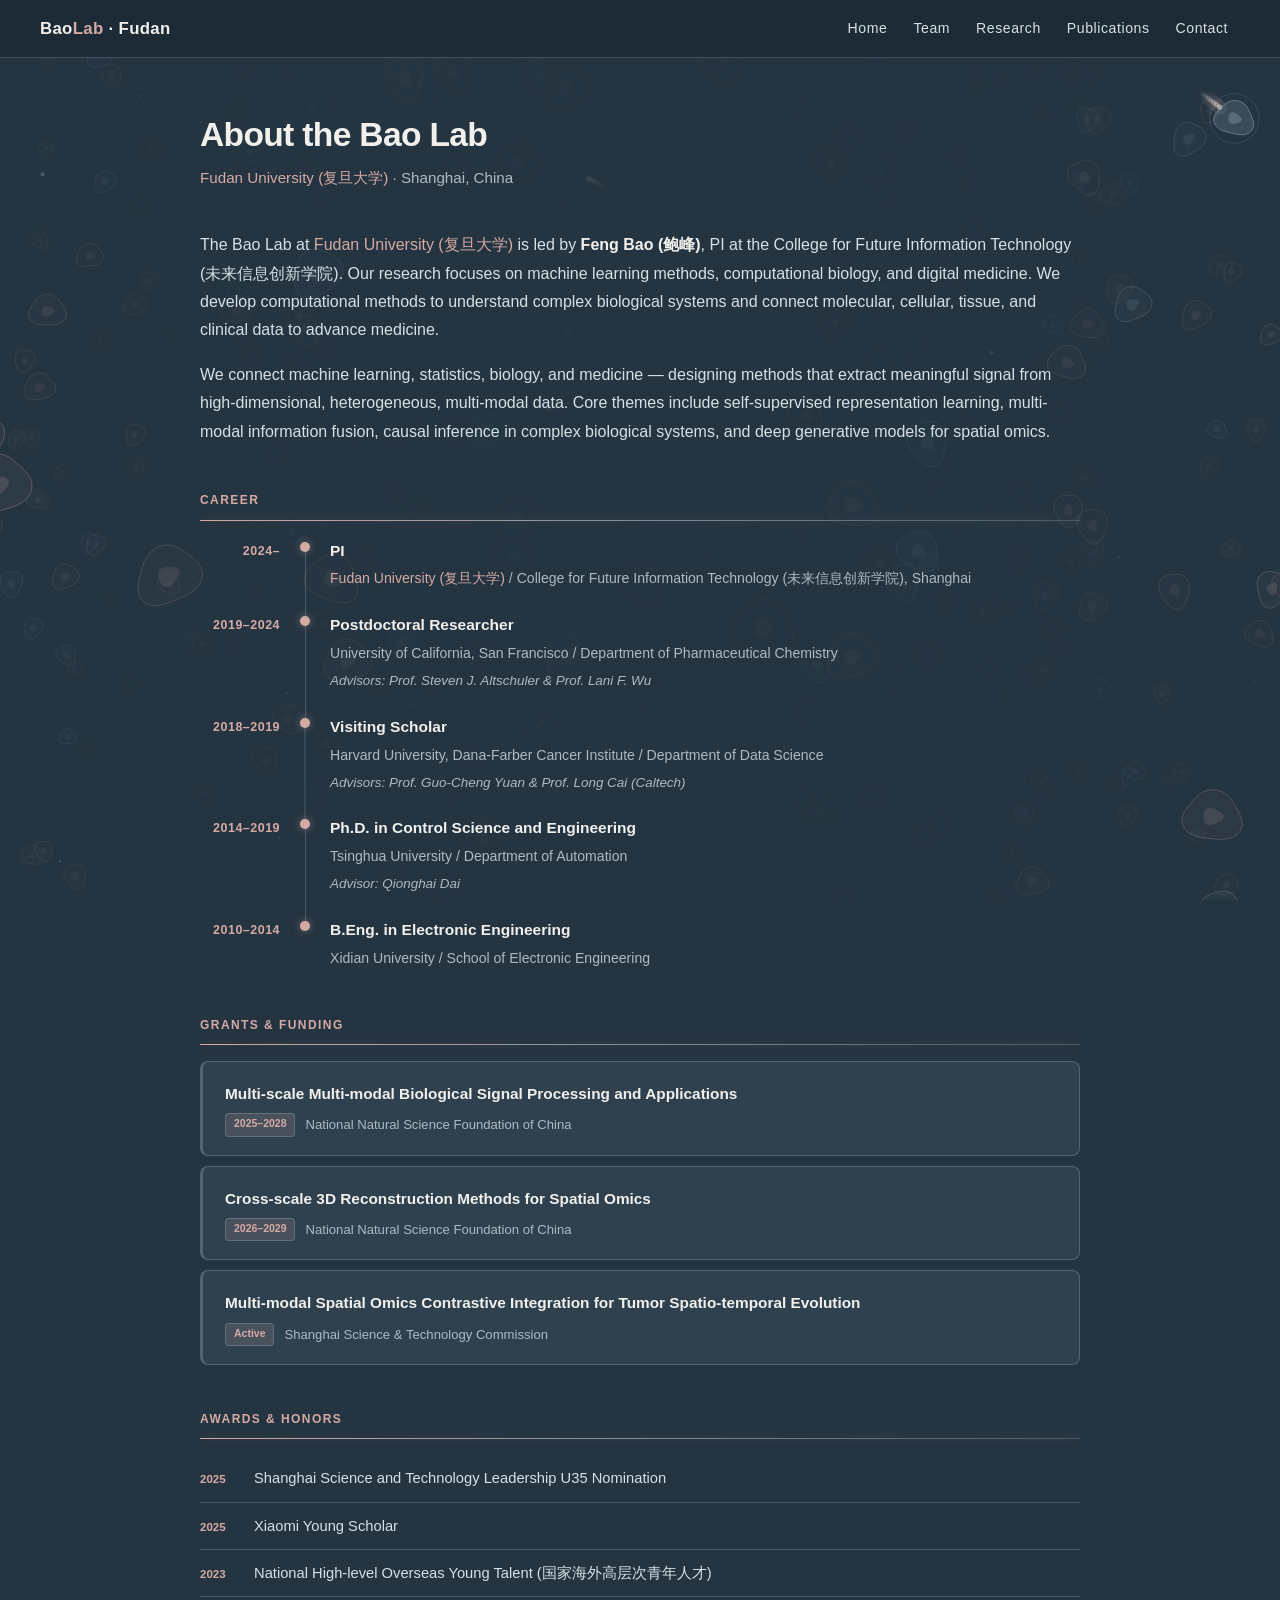
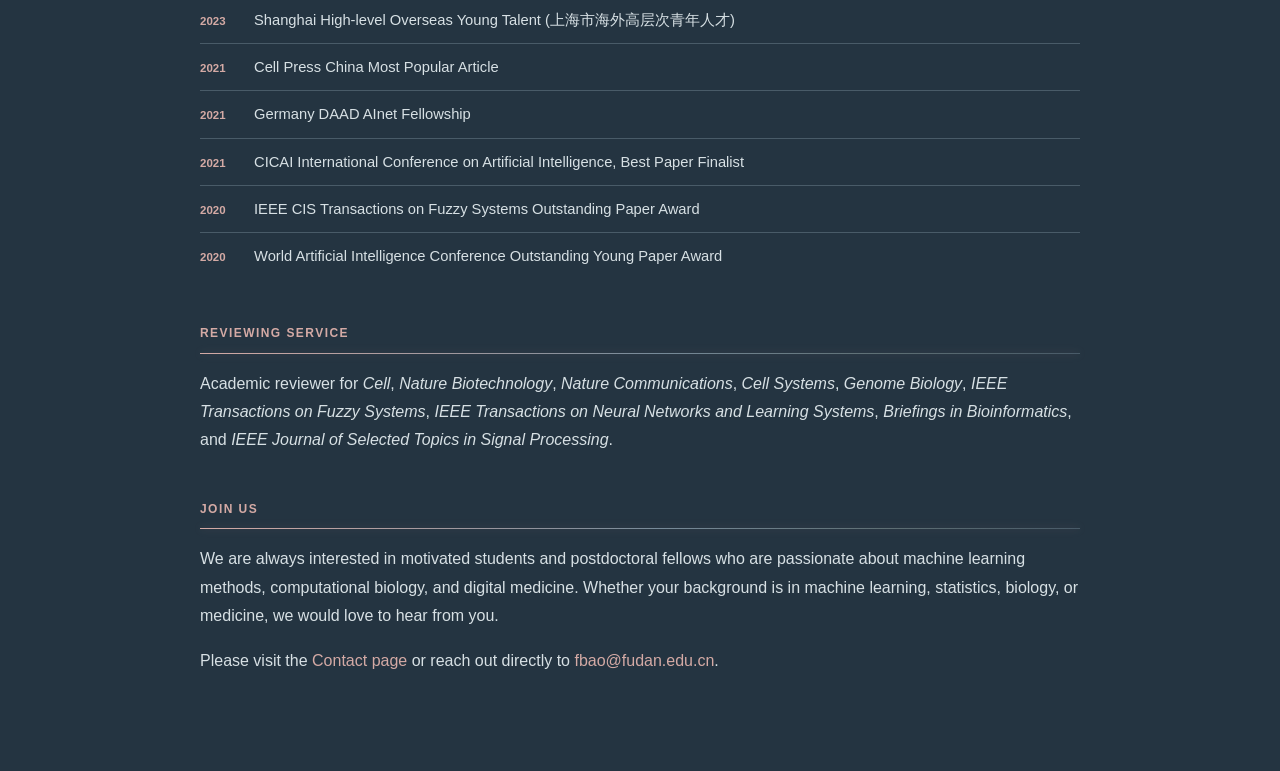
==== commit 686759b3: "Deepen animated page background effect Refresh the shared `page-bg.js` scene to feel more volumetric" ====
--- a/about.html
+++ b/about.html
@@ -303,7 +303,7 @@
   </p>
 
 </div>
-<script src="page-bg.js?v=20261007a"></script>
+<script src="page-bg.js?v=20261007b"></script>
 <script src="animations.js?v=20261003d"></script>
 <script src="navigation.js?v=20261003d"></script>
 </body>
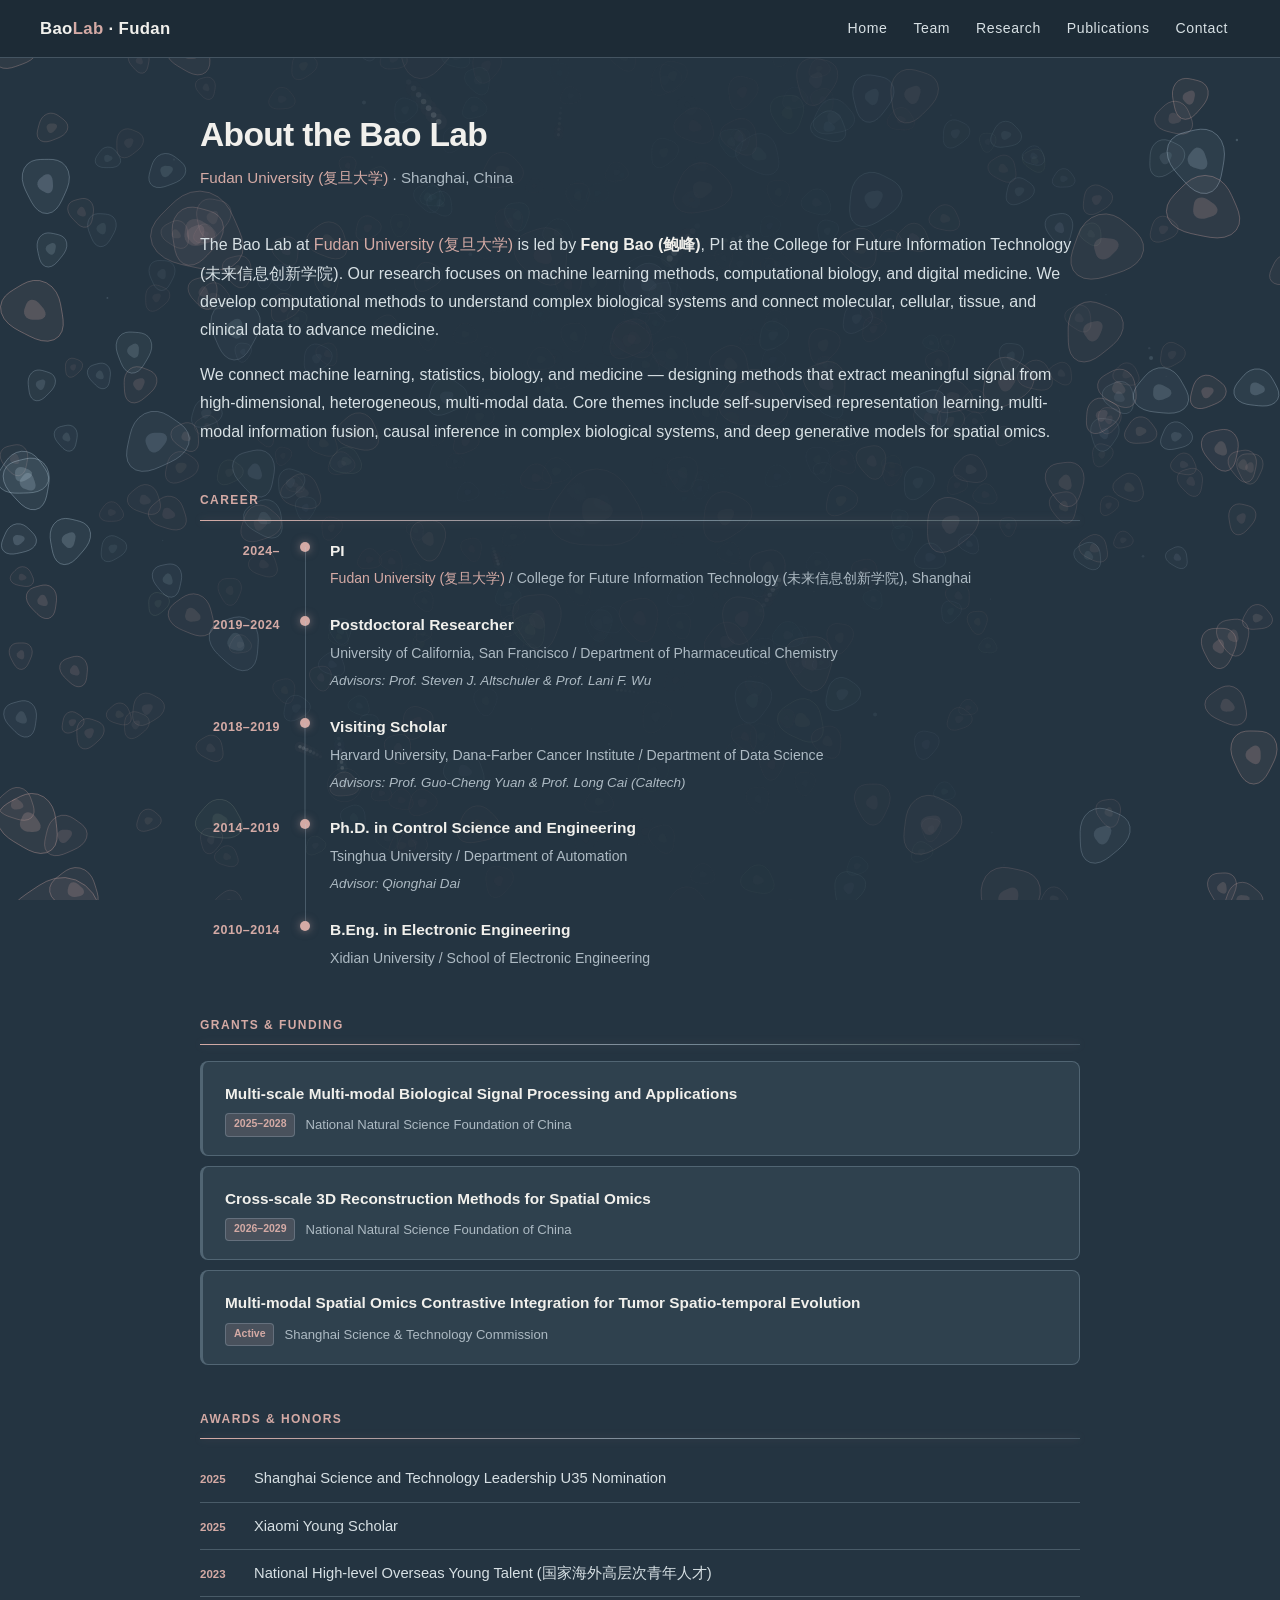
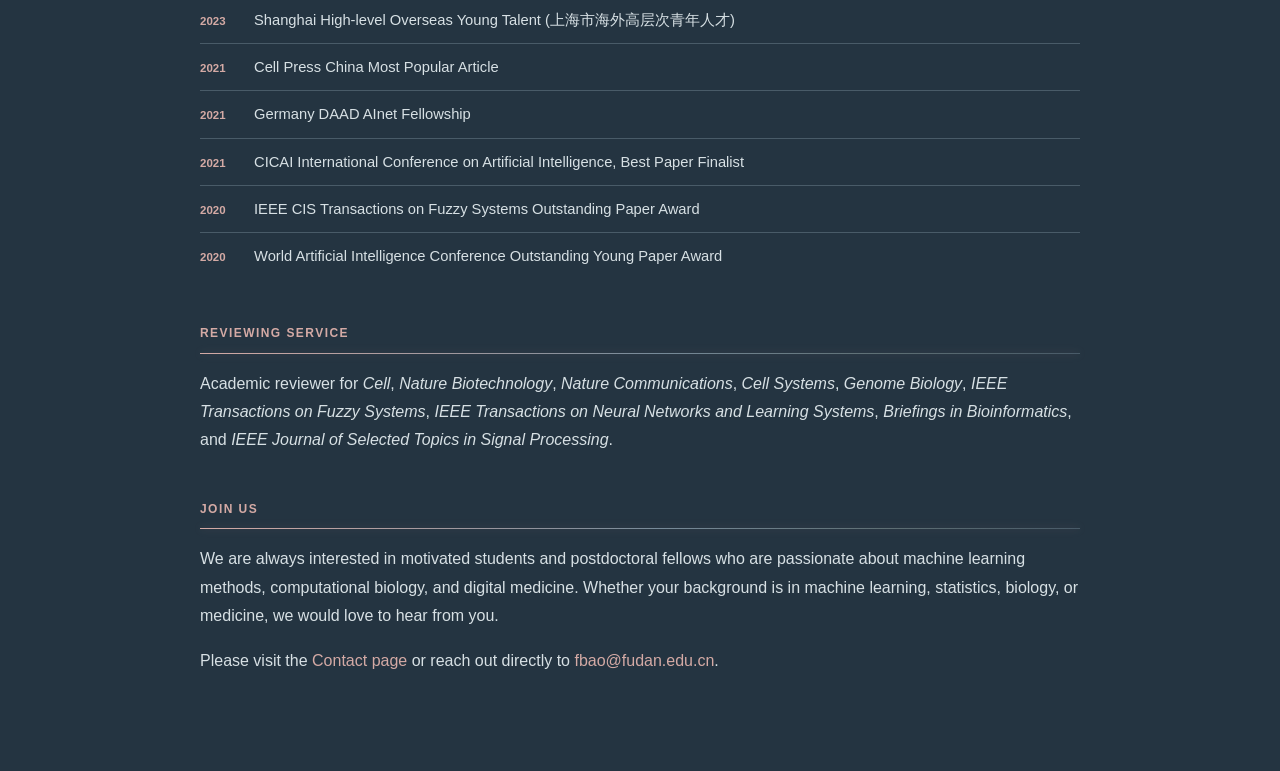
==== commit 5ebf00ca: "Refine 3D background rotation and resize Reworked `page-bg.js` to use a steady autonomous camera rot" ====
--- a/about.html
+++ b/about.html
@@ -303,7 +303,7 @@
   </p>
 
 </div>
-<script src="page-bg.js?v=20261007b"></script>
+<script src="page-bg.js?v=20261007e"></script>
 <script src="animations.js?v=20261003d"></script>
 <script src="navigation.js?v=20261003d"></script>
 </body>
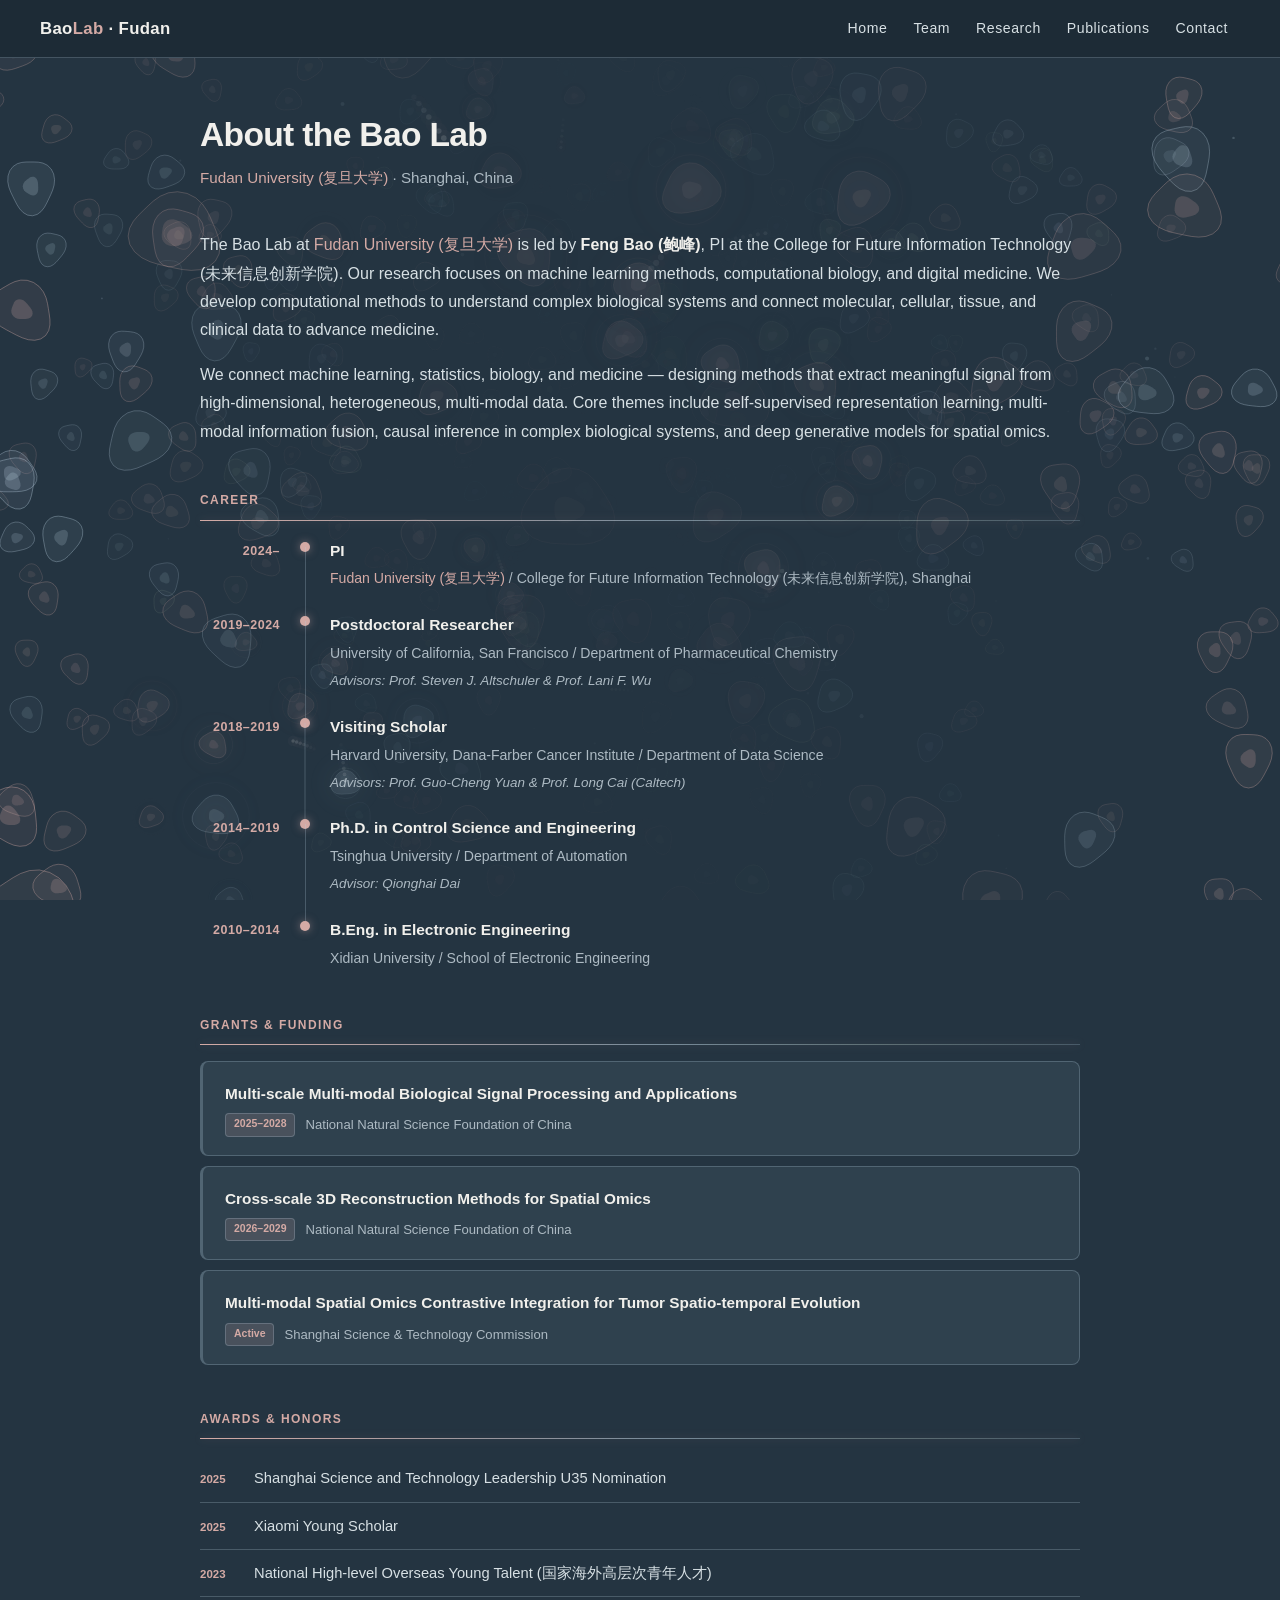
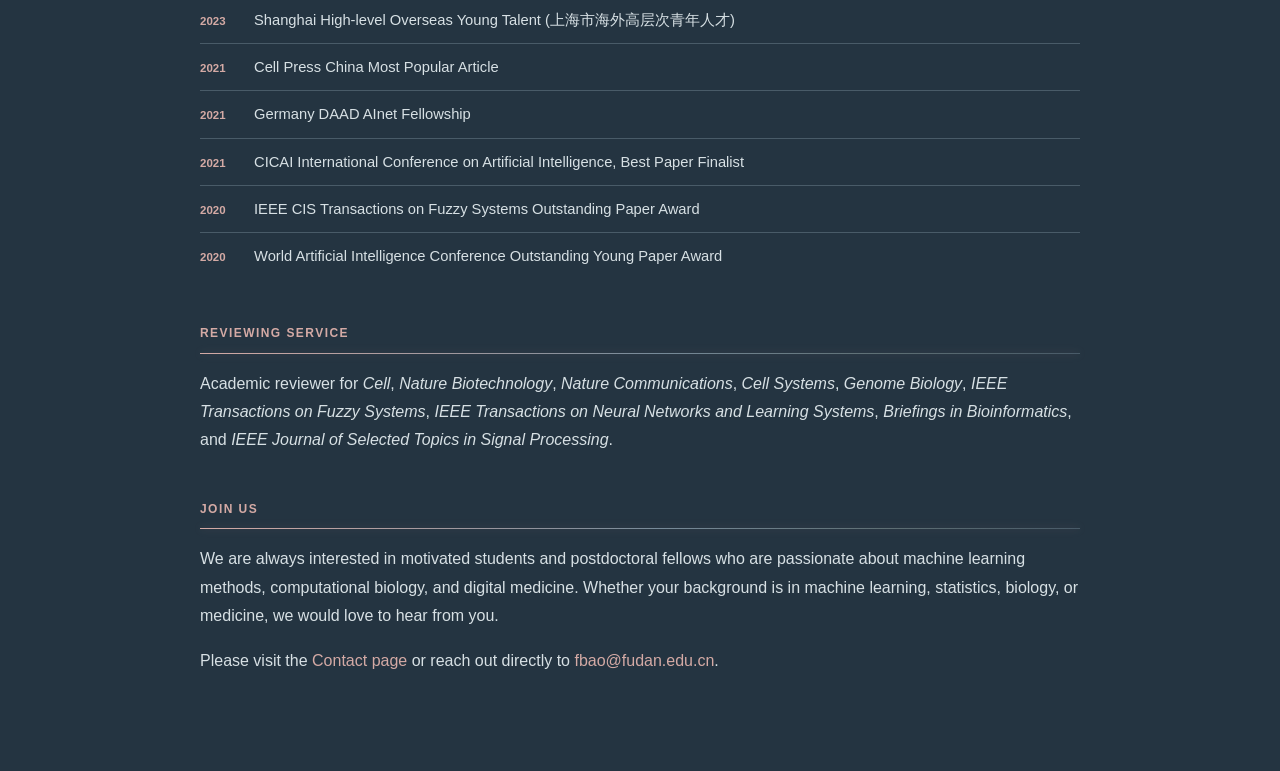
==== commit 41b218b2: "Optimize animated page background Improve `page-bg.js` performance by reusing render objects, cachin" ====
--- a/about.html
+++ b/about.html
@@ -303,7 +303,7 @@
   </p>
 
 </div>
-<script src="page-bg.js?v=20261007e"></script>
+<script src="page-bg.js?v=20261007f"></script>
 <script src="animations.js?v=20261003d"></script>
 <script src="navigation.js?v=20261003d"></script>
 </body>
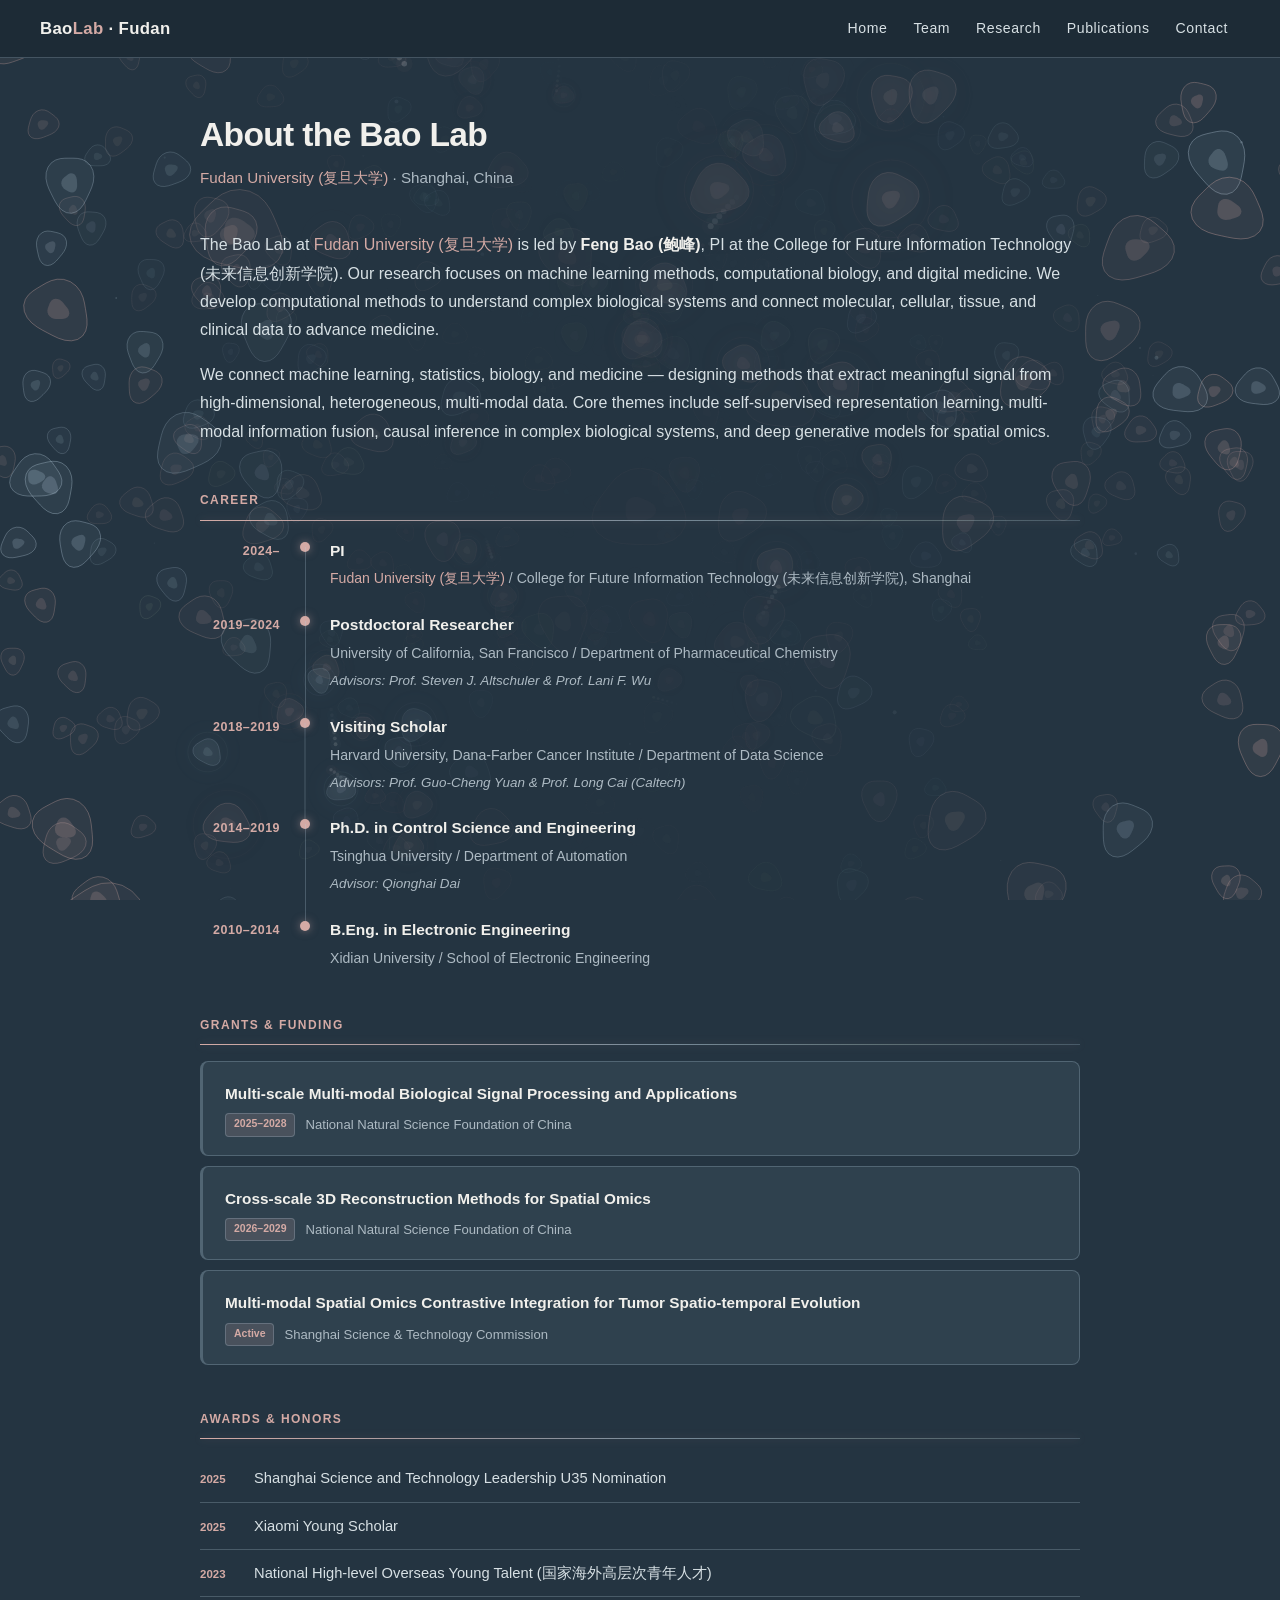
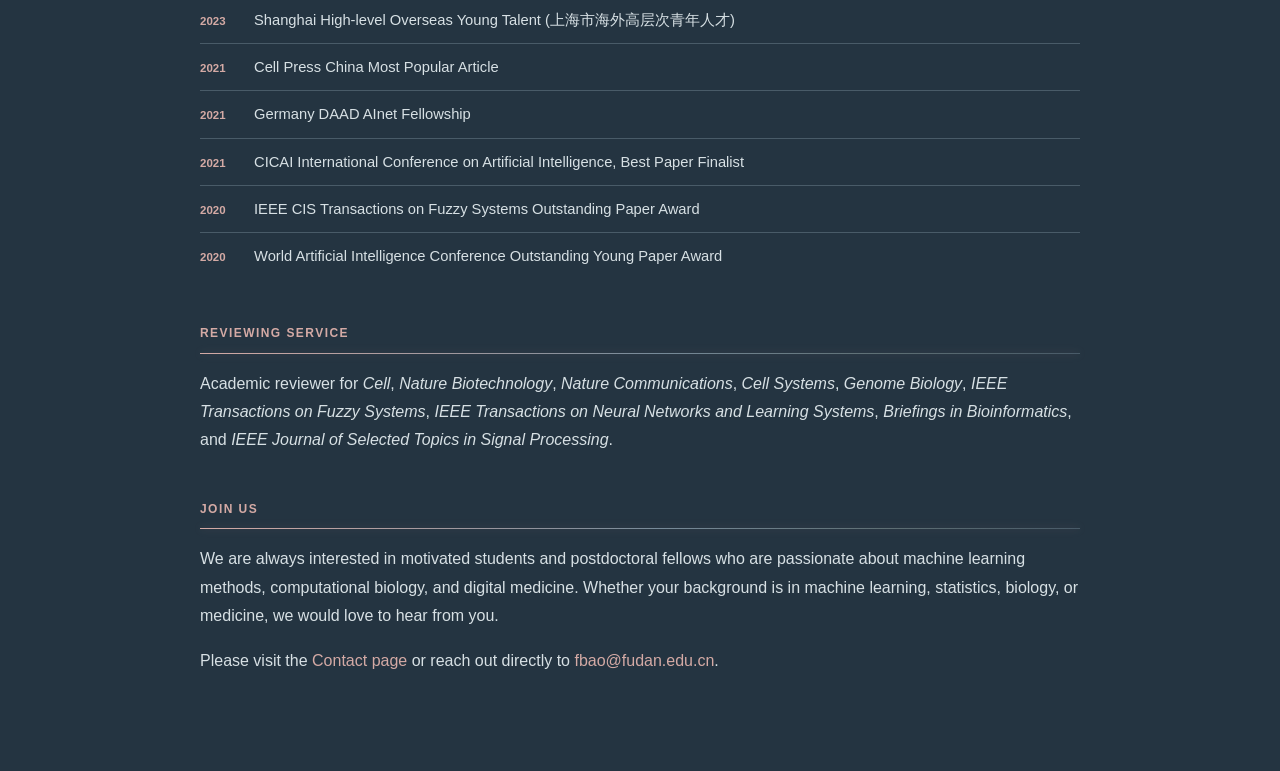
==== commit 4433e42b: "Polish background animation and research UI Refines `page-bg.js` for smoother signaling and cell act" ====
--- a/about.html
+++ b/about.html
@@ -4,7 +4,7 @@
 <meta charset="UTF-8">
 <meta name="viewport" content="width=device-width, initial-scale=1.0">
 <title>About — Bao Lab · Fudan University</title>
-<link rel="stylesheet" href="style.css?v=20261003d">
+<link rel="stylesheet" href="style.css?v=20261009a">
 <link rel="icon" type="image/svg+xml" href="favicon.svg">
 <!-- Google tag (gtag.js) -->
 <script async src="https://www.googletagmanager.com/gtag/js?id=G-LXFRTDPY7G"></script>
@@ -303,7 +303,7 @@
   </p>
 
 </div>
-<script src="page-bg.js?v=20261007f"></script>
+<script src="page-bg.js?v=20261009a"></script>
 <script src="animations.js?v=20261003d"></script>
 <script src="navigation.js?v=20261003d"></script>
 </body>
--- a/style.css
+++ b/style.css
@@ -520,12 +520,12 @@
 /* Research topics read as a vertical list rather than boxed tiles. */
 .research-list { display: flex; flex-direction: column; }
 .research-row.card {
-  display: grid; grid-template-columns: 32px minmax(0, 1fr); column-gap: 20px;
+  display: grid; grid-template-columns: 42px minmax(0, 1fr); column-gap: 20px;
   padding: 22px 0; margin: 0; border: 0; border-bottom: 1px solid var(--accent-border);
   border-radius: 0; background: transparent; box-shadow: none;
 }
 .research-row.card:hover { background: transparent; box-shadow: none; }
-.research-icon { grid-row: 1 / 3; width: 28px; height: 28px; color: var(--rose); margin-top: 2px; }
+.research-icon { grid-row: 1 / 3; width: 36px; height: 36px; color: var(--rose); margin-top: 0; }
 .research-row .card-title { margin-bottom: 6px; }
 .research-row .card-body { max-width: 720px; }
 @media (max-width: 680px) { .research-row.card { column-gap: 14px; padding: 20px 0; } }
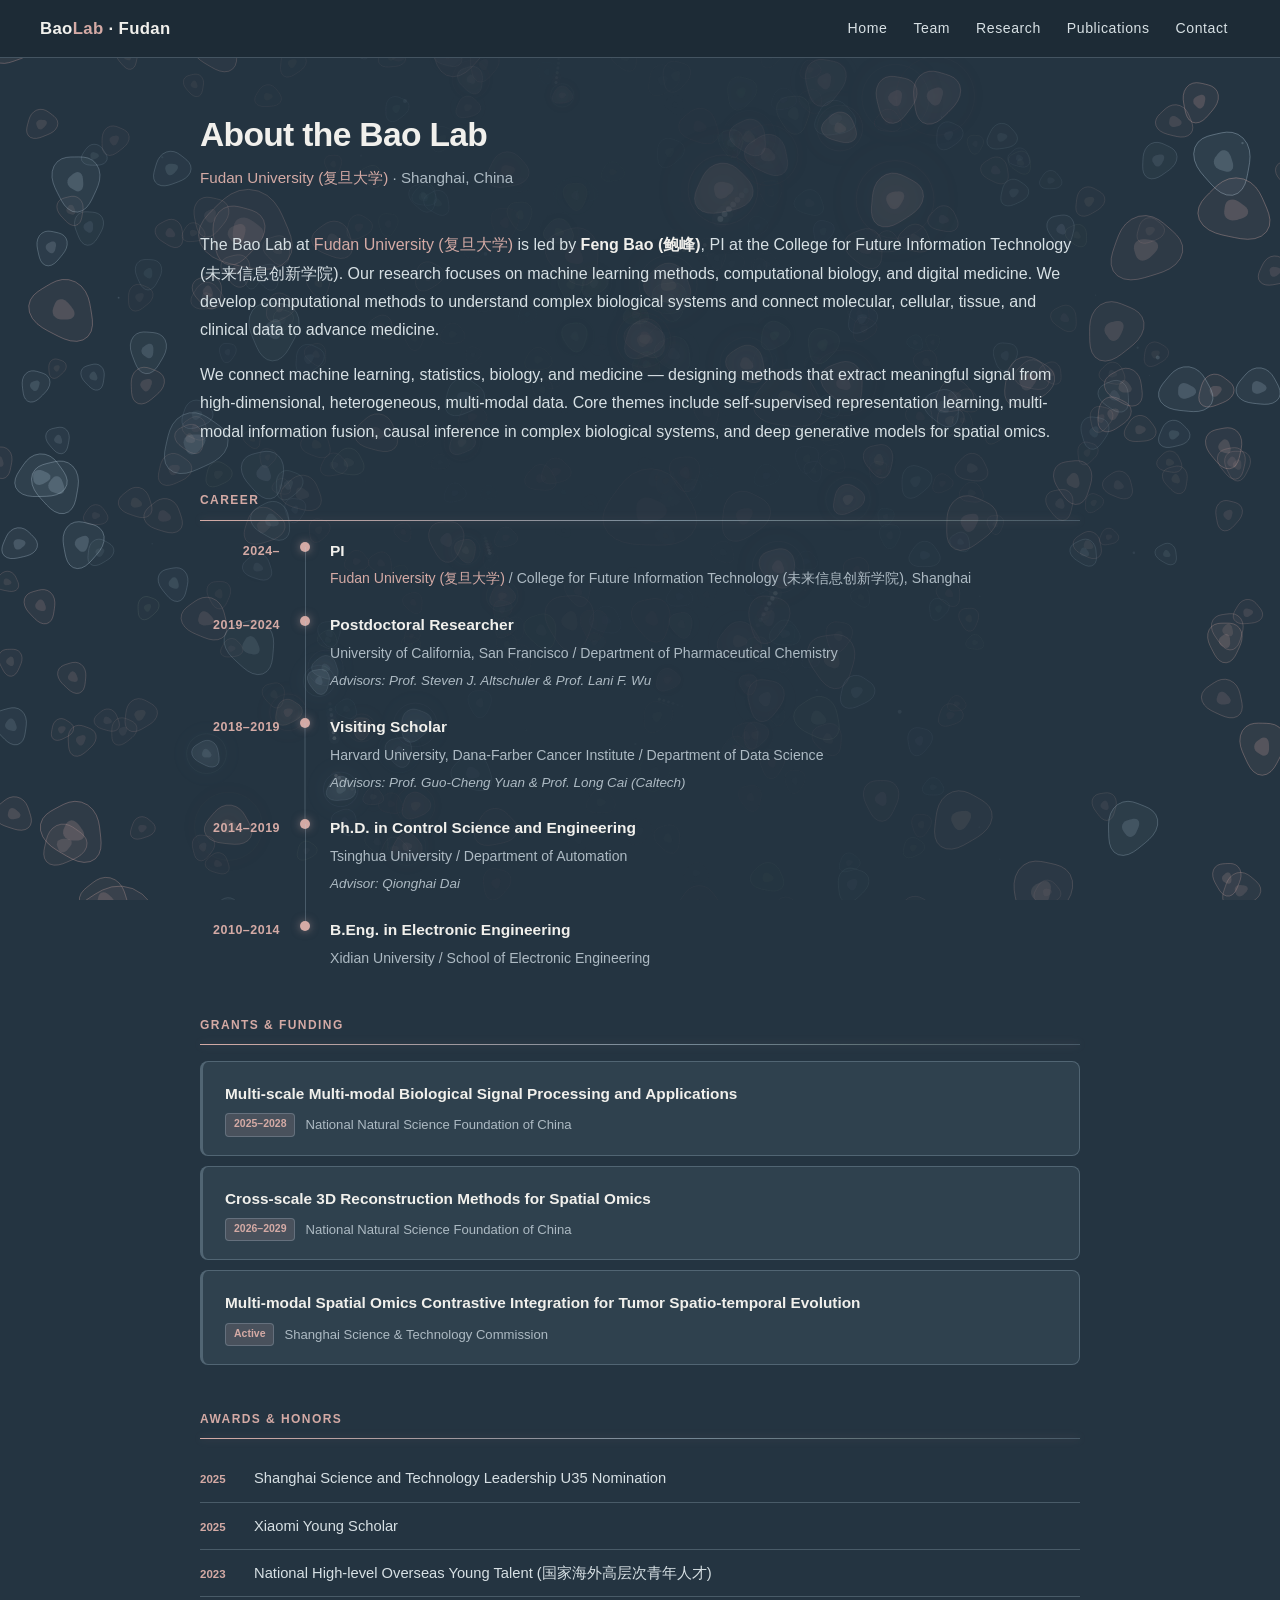
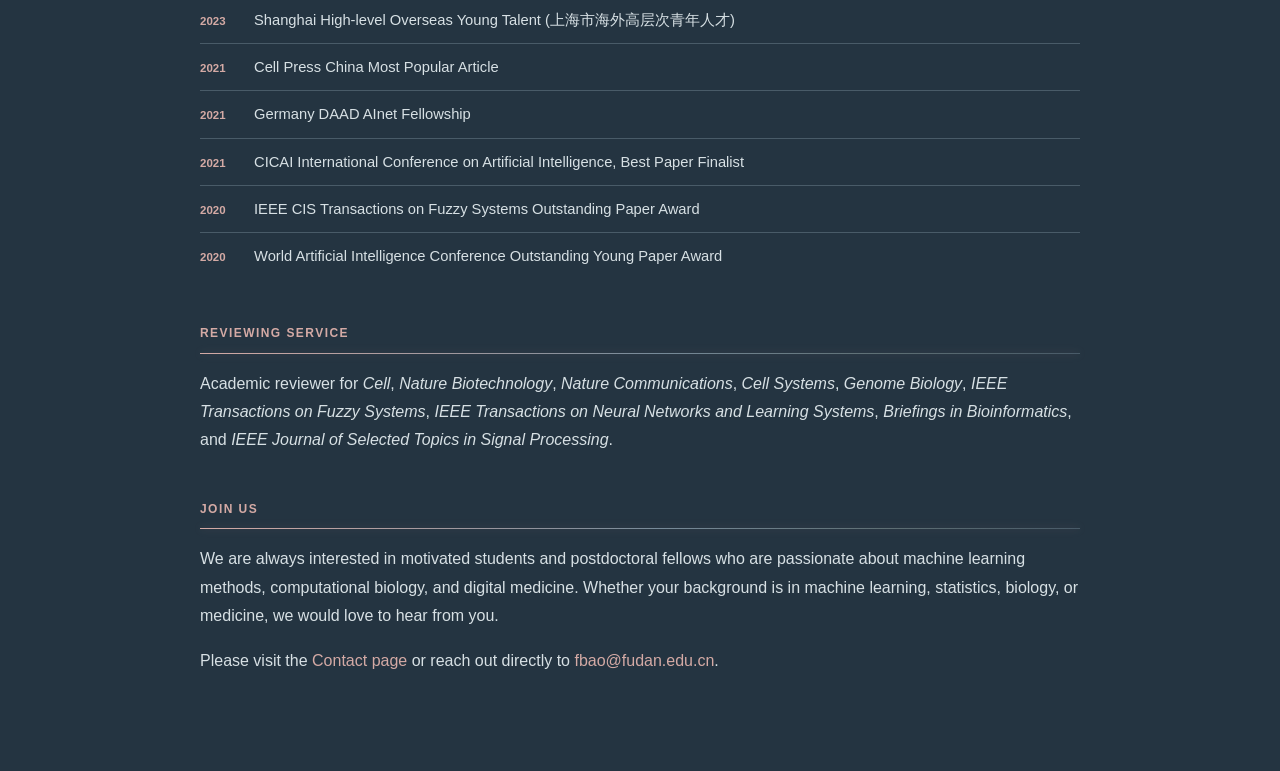
==== commit 31a0eab8: "Improve SPA navigation transitions and prefetch Refines client-side page navigation to feel smoother" ====
--- a/about.html
+++ b/about.html
@@ -4,7 +4,7 @@
 <meta charset="UTF-8">
 <meta name="viewport" content="width=device-width, initial-scale=1.0">
 <title>About — Bao Lab · Fudan University</title>
-<link rel="stylesheet" href="style.css?v=20261009a">
+<link rel="stylesheet" href="style.css?v=20261009b">
 <link rel="icon" type="image/svg+xml" href="favicon.svg">
 <!-- Google tag (gtag.js) -->
 <script async src="https://www.googletagmanager.com/gtag/js?id=G-LXFRTDPY7G"></script>
@@ -304,7 +304,7 @@
 
 </div>
 <script src="page-bg.js?v=20261009a"></script>
-<script src="animations.js?v=20261003d"></script>
-<script src="navigation.js?v=20261003d"></script>
+<script src="animations.js?v=20261009b"></script>
+<script src="navigation.js?v=20261009b"></script>
 </body>
 </html>
--- a/style.css
+++ b/style.css
@@ -541,3 +541,8 @@
 .page-bg-layer.bg-ready { opacity: 1; }
 .page-bg-layer.bg-instant { transition: none; }
 .page-content { position: relative; z-index: 1; }
+
+/* Navigation uses one content fade; the fixed field and navigation stay live. */
+.has-navigated .hero-lab, .has-navigated .hero-sub,
+.has-navigated .hero-tagline, .has-navigated .hero-cta,
+.has-navigated .page-subtitle { animation: none; opacity: 1; transform: none; }
